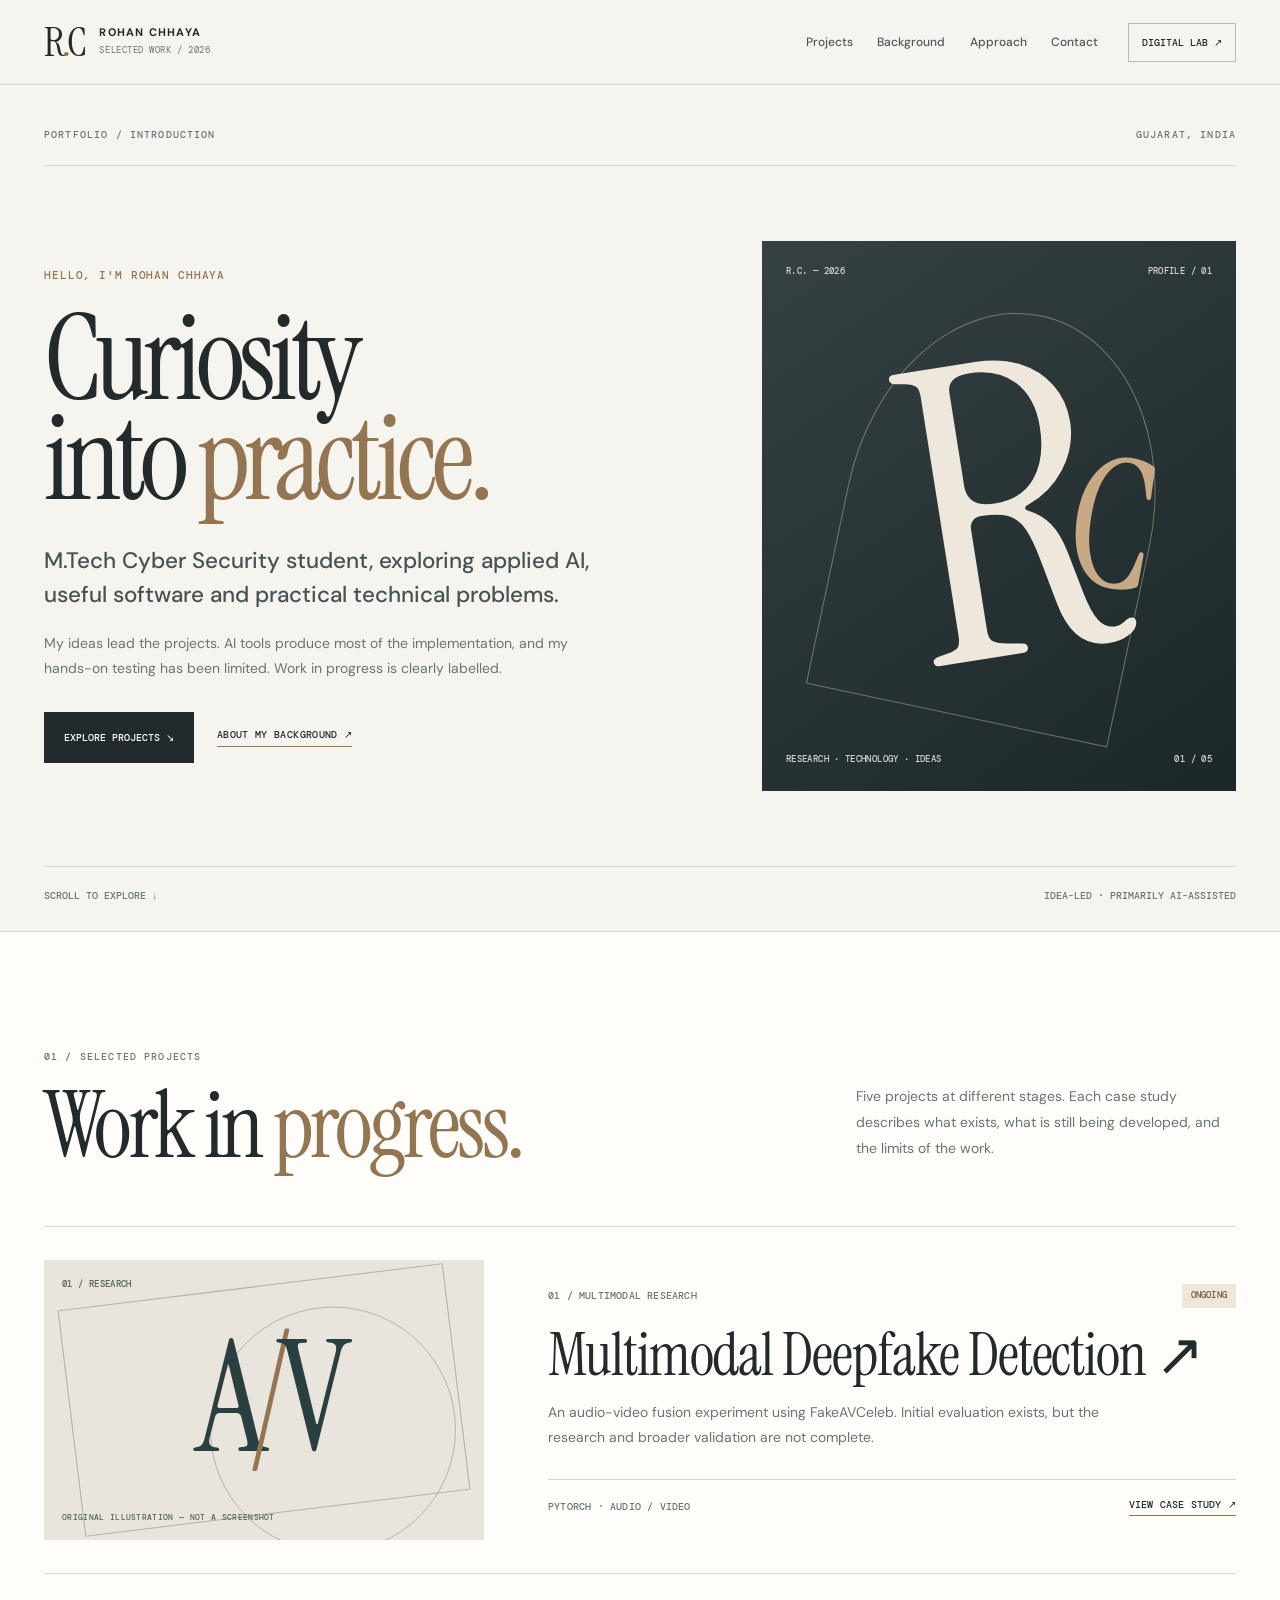
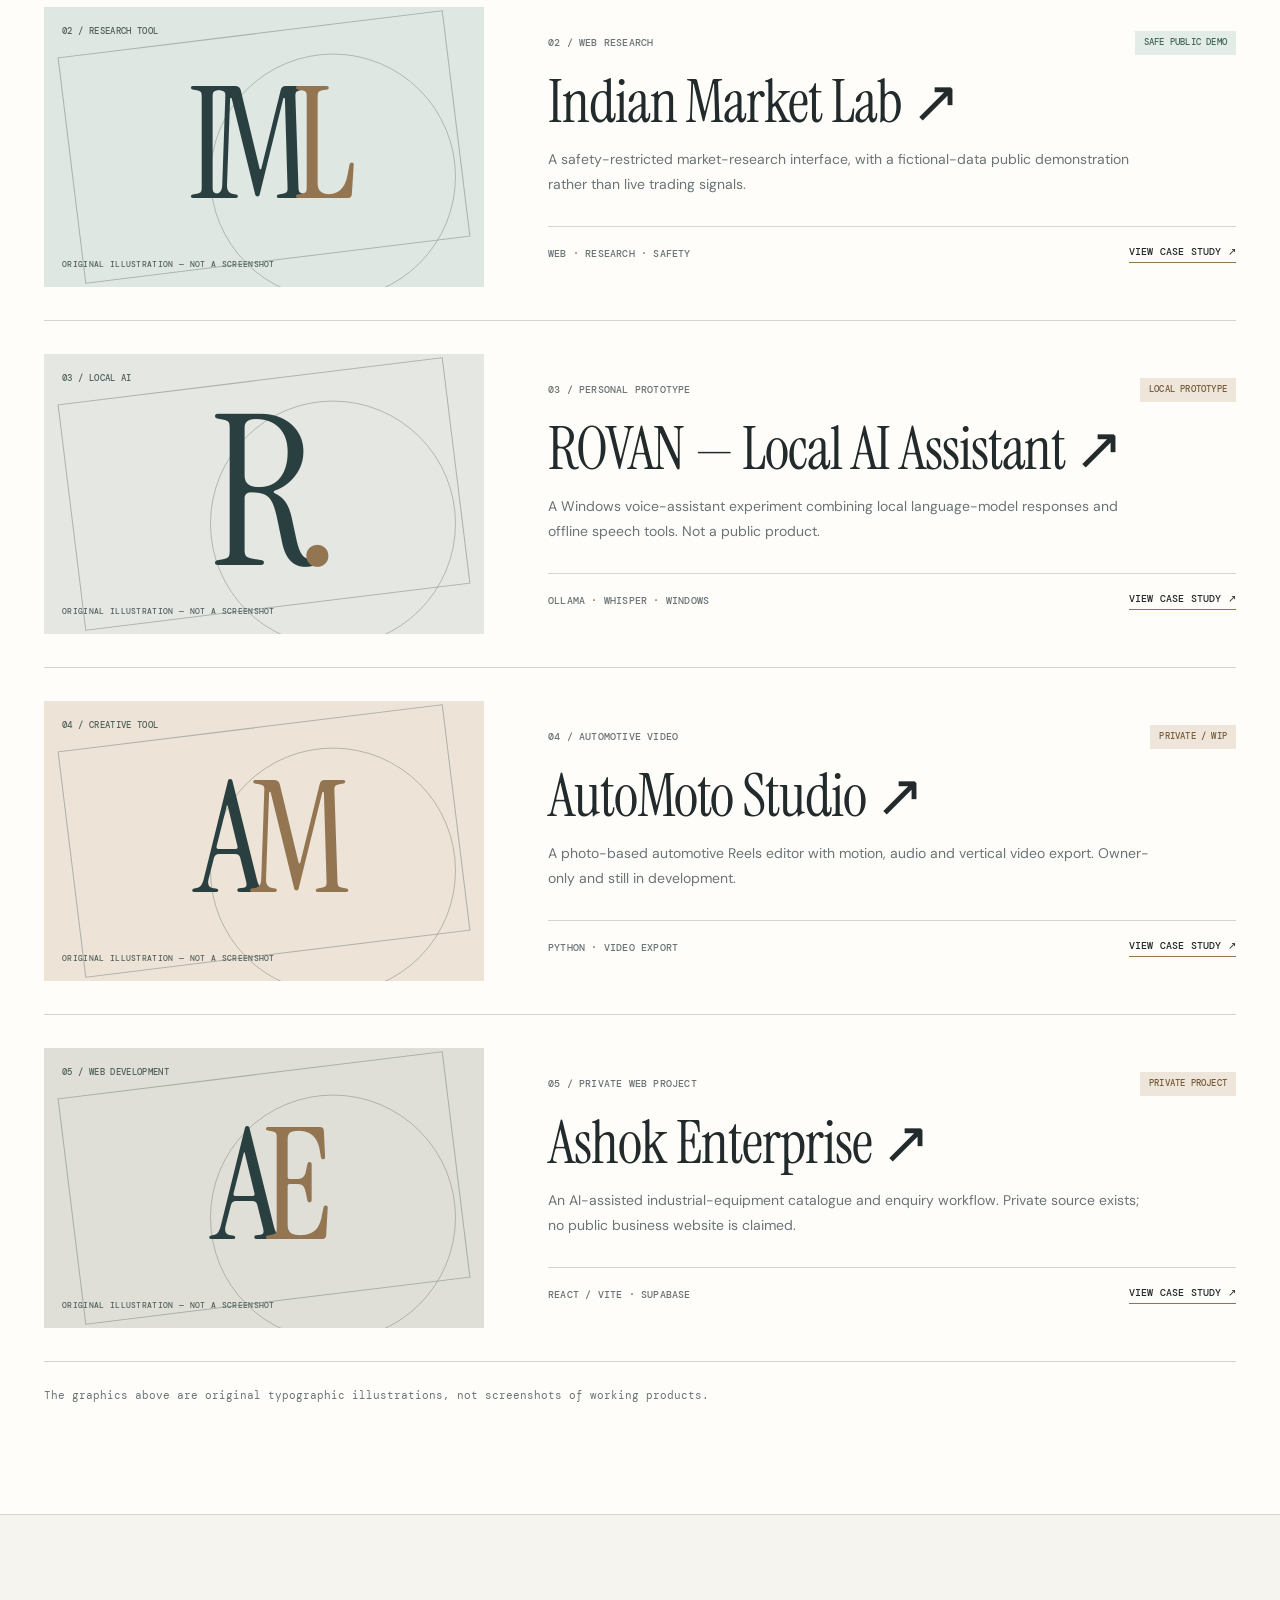
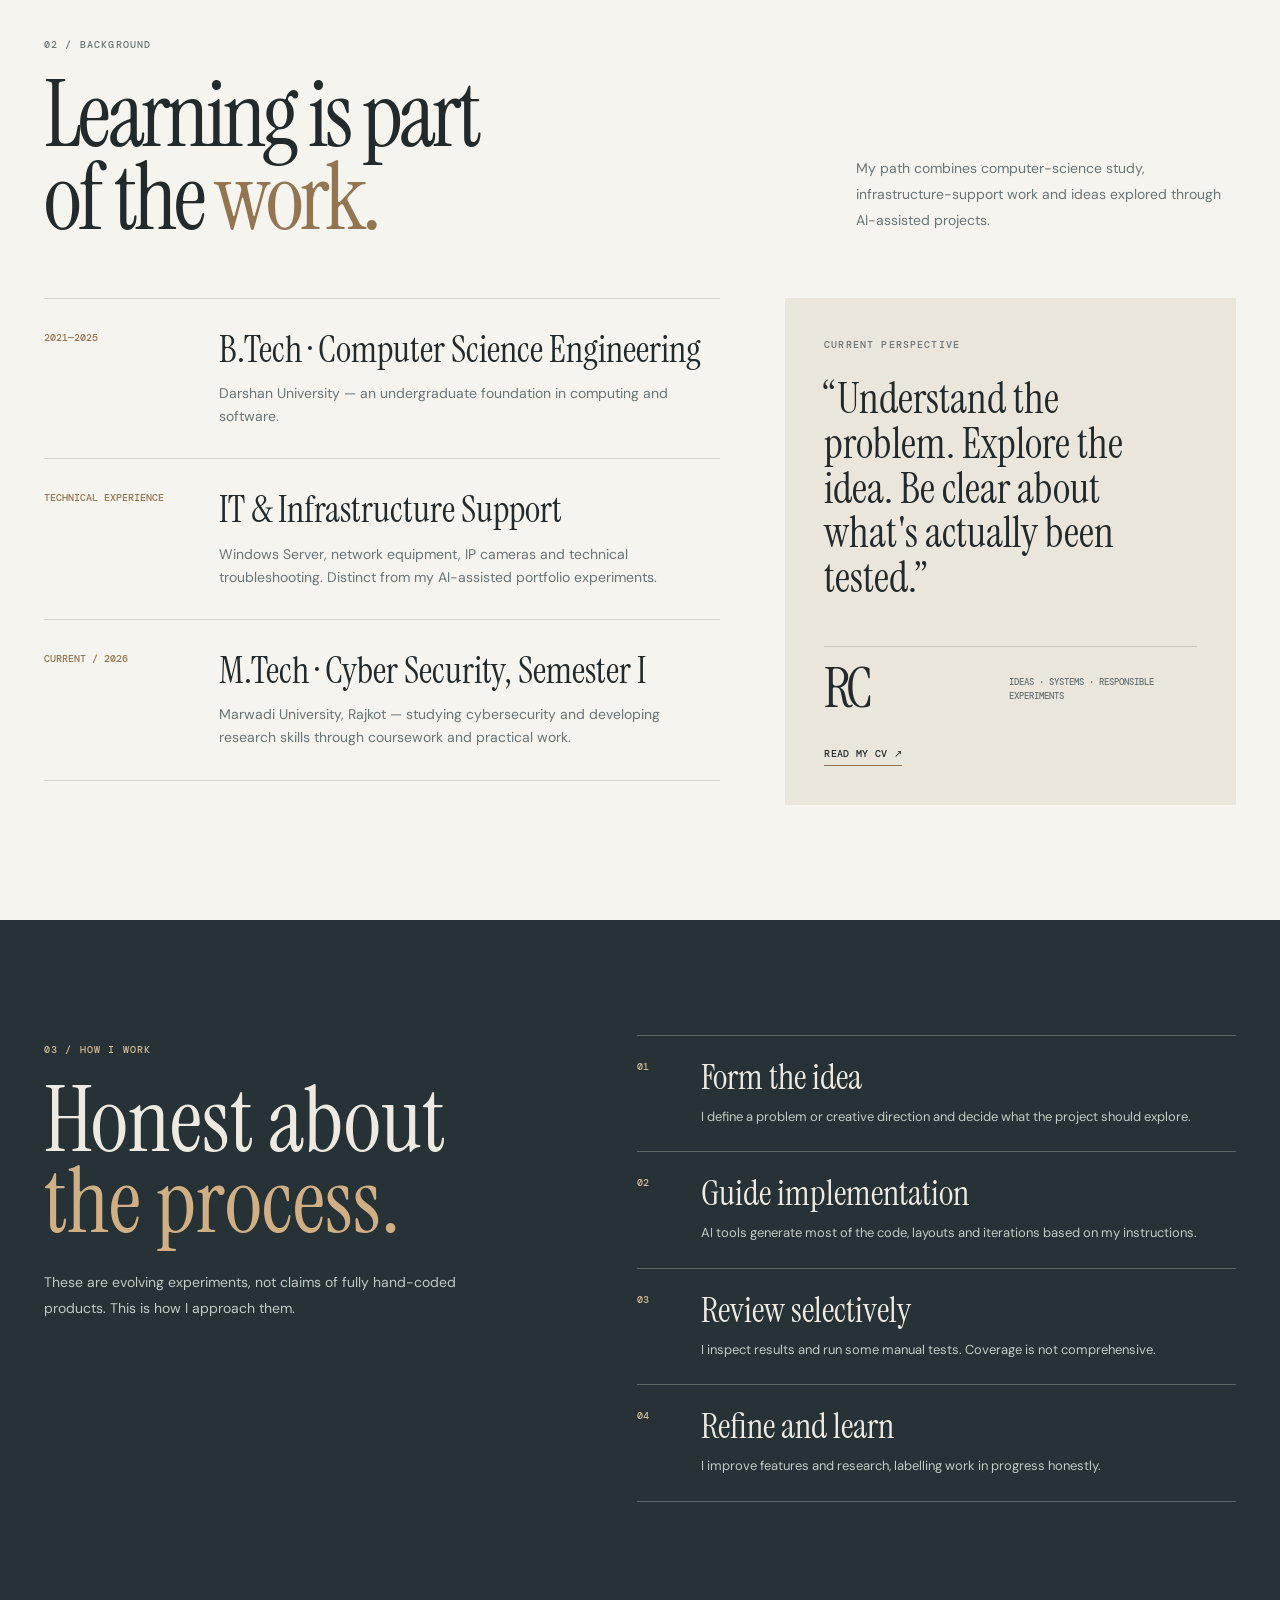
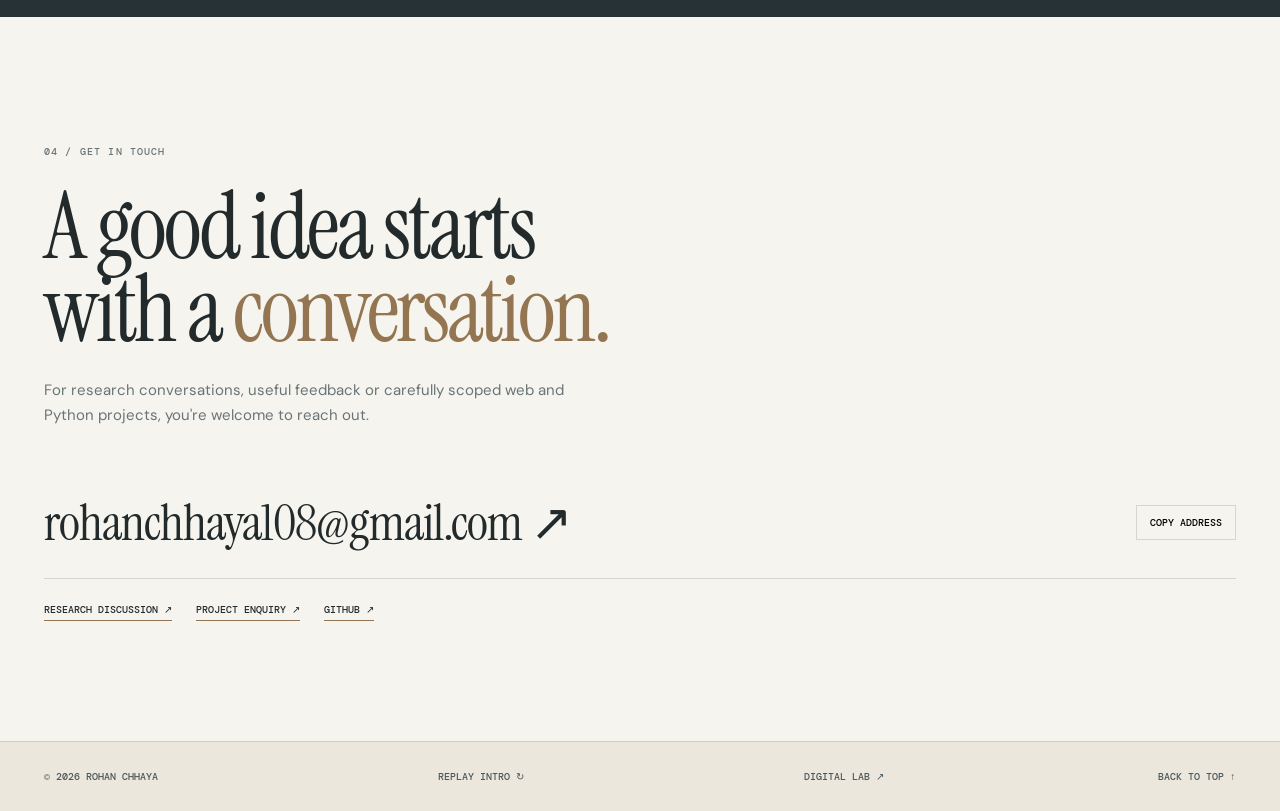
==== classic/index.html @ d553ae07 "feat: add standalone classic portfolio and five case studies without touching Digital Lab" ====
<!doctype html>
<html lang="en">
<head>
<meta charset="utf-8">
<meta name="viewport" content="width=device-width,initial-scale=1">
<meta name="theme-color" content="#f6f4ee">
<meta name="color-scheme" content="light">
<meta name="description" content="Rohan Chhaya — M.Tech Cyber Security student at Marwadi University. A classic portfolio of ongoing research, AI-assisted projects and technical experience.">
<meta property="og:type" content="website">
<meta property="og:title" content="Rohan Chhaya — Selected Work">
<meta property="og:description" content="Ideas, practical experiments and technical projects, presented with honest development statuses.">
<link rel="canonical" href="https://xyzabc8108-prog.github.io/rohan-portfolio-2026/classic/">
<title>Rohan Chhaya — Selected Work | Classic Portfolio</title>
<link rel="icon" href="../favicon.svg" type="image/svg+xml">
<link rel="preconnect" href="https://fonts.googleapis.com"><link rel="preconnect" href="https://fonts.gstatic.com" crossorigin>
<link href="https://fonts.googleapis.com/css2?family=DM+Sans:wght@400;500;600;700&family=DM+Mono:wght@400;500&family=Instrument+Serif:ital@0;1&display=swap" rel="stylesheet">
<link rel="stylesheet" href="classic.css">
<script>try{if(!matchMedia('(prefers-reduced-motion: reduce)').matches&&sessionStorage.getItem('rc-classic-seen')!=='1')document.documentElement.classList.add('intro-on')}catch(e){}</script>
<script src="classic.js" defer></script>
</head>
<body data-page="home">
<a class="skip-link" href="#main">Skip to content</a>
<div id="opening" class="opening" role="dialog" aria-modal="true" aria-label="Opening portfolio">
 <div class="opening-top"><span>RC / SELECTED WORK</span><span>PORTFOLIO · 2026</span></div>
 <div class="opening-center"><p>AN INTRODUCTION</p><span class="opening-monogram" aria-hidden="true">RC</span><h2>Rohan <em>Chhaya.</em></h2><span class="opening-caption">THOUGHTFUL IDEAS. PRACTICAL EXPERIMENTS.</span></div>
 <div class="opening-bottom"><span class="opening-progress" aria-hidden="true"><i></i></span><button class="opening-skip" type="button">SKIP INTRO ↗</button></div>
</div>
<div id="site" class="site">
<header class="site-header" id="top"><div class="header-inner wrap">
 <a class="wordmark" href="#top" aria-label="Rohan Chhaya home"><span class="wordmark-initials">R<span>.</span>C</span><span class="wordmark-name">ROHAN CHHAYA<small>SELECTED WORK / 2026</small></span></a>
 <nav class="site-nav" id="site-nav" aria-label="Main navigation"><a href="#work">Projects</a><a href="#background">Background</a><a href="#method">Approach</a><a href="#contact">Contact</a></nav>
 <div class="header-side"><a class="other-version" href="../" title="Open the existing Digital Lab portfolio">DIGITAL LAB ↗</a><button class="menu-button" type="button" aria-controls="site-nav" aria-expanded="false" aria-label="Open menu"><span></span><span></span></button></div>
</div></header>
<main id="main">
<section class="hero wrap" aria-labelledby="hero-title">
 <div class="hero-intro"><span class="eyebrow">PORTFOLIO / INTRODUCTION</span><span class="eyebrow">GUJARAT, INDIA</span></div>
 <div class="hero-columns">
  <div class="hero-copy">
   <p class="hero-kicker">HELLO, I'M ROHAN CHHAYA</p>
   <h1 id="hero-title">Curiosity<br>into <em>practice.</em></h1>
   <p class="hero-lead">M.Tech Cyber Security student, exploring applied AI, useful software and practical technical problems.</p>
   <p class="hero-honesty">My ideas lead the projects. AI tools produce most of the implementation, and my hands-on testing has been limited. Work in progress is clearly labelled.</p>
   <div class="hero-actions"><a class="button button-dark" href="#work">EXPLORE PROJECTS ↘</a><a class="text-link" href="#background">ABOUT MY BACKGROUND ↗</a></div>
  </div>
  <aside class="hero-art" aria-label="Decorative abstract typographic monogram, not a portrait"><div class="hero-art-top"><span>R.C. — 2026</span><span>PROFILE / 01</span></div><div class="hero-art-center" aria-hidden="true"><div class="hero-arch"></div><span>R</span><b>C</b></div><div class="hero-art-bottom"><span>RESEARCH · TECHNOLOGY · IDEAS</span><span>01 / 05</span></div></aside>
 </div>
 <div class="hero-foot"><span>SCROLL TO EXPLORE ↓</span><span>IDEA-LED · PRIMARILY AI-ASSISTED</span></div>
</section>
<section class="work-section" id="work" aria-labelledby="work-title"><div class="wrap">
 <div class="section-head"><div><span class="eyebrow">01 / SELECTED PROJECTS</span><h2 id="work-title">Work in <em>progress.</em></h2></div><p>Five projects at different stages. Each case study describes what exists, what is still being developed, and the limits of the work.</p></div>
 <div class="project-list">
  <article class="project-item">
   <a class="project-graphic graphic-deepfake" href="projects/deepfake.html" aria-label="Deepfake Detection case study"><span class="graphic-meta">01 / RESEARCH</span><span class="graphic-symbol">A<span>/</span>V</span><span class="graphic-base">ORIGINAL ILLUSTRATION — NOT A SCREENSHOT</span></a>
   <div class="project-info"><div class="project-top"><span>01 / MULTIMODAL RESEARCH</span><span class="state">ONGOING</span></div><h3><a href="projects/deepfake.html">Multimodal Deepfake Detection ↗</a></h3><p>An audio-video fusion experiment using FakeAVCeleb. Initial evaluation exists, but the research and broader validation are not complete.</p><div class="project-bottom"><span>PYTORCH · AUDIO / VIDEO</span><a href="projects/deepfake.html">VIEW CASE STUDY ↗</a></div></div>
  </article>
  <article class="project-item">
   <a class="project-graphic graphic-market" href="projects/market.html" aria-label="Indian Market Lab case study"><span class="graphic-meta">02 / RESEARCH TOOL</span><span class="graphic-symbol">IM<span>L</span></span><span class="graphic-base">ORIGINAL ILLUSTRATION — NOT A SCREENSHOT</span></a>
   <div class="project-info"><div class="project-top"><span>02 / WEB RESEARCH</span><span class="state state-muted">SAFE PUBLIC DEMO</span></div><h3><a href="projects/market.html">Indian Market Lab ↗</a></h3><p>A safety-restricted market-research interface, with a fictional-data public demonstration rather than live trading signals.</p><div class="project-bottom"><span>WEB · RESEARCH · SAFETY</span><a href="projects/market.html">VIEW CASE STUDY ↗</a></div></div>
  </article>
  <article class="project-item">
   <a class="project-graphic graphic-rovan" href="projects/rovan.html" aria-label="ROVAN case study"><span class="graphic-meta">03 / LOCAL AI</span><span class="graphic-symbol">R<span>.</span></span><span class="graphic-base">ORIGINAL ILLUSTRATION — NOT A SCREENSHOT</span></a>
   <div class="project-info"><div class="project-top"><span>03 / PERSONAL PROTOTYPE</span><span class="state">LOCAL PROTOTYPE</span></div><h3><a href="projects/rovan.html">ROVAN — Local AI Assistant ↗</a></h3><p>A Windows voice-assistant experiment combining local language-model responses and offline speech tools. Not a public product.</p><div class="project-bottom"><span>OLLAMA · WHISPER · WINDOWS</span><a href="projects/rovan.html">VIEW CASE STUDY ↗</a></div></div>
  </article>
  <article class="project-item">
   <a class="project-graphic graphic-automoto" href="projects/automoto.html" aria-label="AutoMoto Studio case study"><span class="graphic-meta">04 / CREATIVE TOOL</span><span class="graphic-symbol">A<span>M</span></span><span class="graphic-base">ORIGINAL ILLUSTRATION — NOT A SCREENSHOT</span></a>
   <div class="project-info"><div class="project-top"><span>04 / AUTOMOTIVE VIDEO</span><span class="state">PRIVATE / WIP</span></div><h3><a href="projects/automoto.html">AutoMoto Studio ↗</a></h3><p>A photo-based automotive Reels editor with motion, audio and vertical video export. Owner-only and still in development.</p><div class="project-bottom"><span>PYTHON · VIDEO EXPORT</span><a href="projects/automoto.html">VIEW CASE STUDY ↗</a></div></div>
  </article>
  <article class="project-item">
   <a class="project-graphic graphic-ashok" href="projects/ashok.html" aria-label="Ashok Enterprise case study"><span class="graphic-meta">05 / WEB DEVELOPMENT</span><span class="graphic-symbol">A<span>E</span></span><span class="graphic-base">ORIGINAL ILLUSTRATION — NOT A SCREENSHOT</span></a>
   <div class="project-info"><div class="project-top"><span>05 / PRIVATE WEB PROJECT</span><span class="state">PRIVATE PROJECT</span></div><h3><a href="projects/ashok.html">Ashok Enterprise ↗</a></h3><p>An AI-assisted industrial-equipment catalogue and enquiry workflow. Private source exists; no public business website is claimed.</p><div class="project-bottom"><span>REACT / VITE · SUPABASE</span><a href="projects/ashok.html">VIEW CASE STUDY ↗</a></div></div>
  </article>
 </div>
 <p class="work-caveat">The graphics above are original typographic illustrations, not screenshots of working products.</p>
</div></section>
<section class="background-section wrap" id="background" aria-labelledby="background-title">
 <div class="section-head"><div><span class="eyebrow">02 / BACKGROUND</span><h2 id="background-title">Learning is part<br>of the <em>work.</em></h2></div><p>My path combines computer-science study, infrastructure-support work and ideas explored through AI-assisted projects.</p></div>
 <div class="background-grid"><div class="timeline">
  <div class="timeline-entry"><span>2021—2025</span><div><h3>B.Tech · Computer Science Engineering</h3><p>Darshan University — an undergraduate foundation in computing and software.</p></div></div>
  <div class="timeline-entry"><span>TECHNICAL EXPERIENCE</span><div><h3>IT &amp; Infrastructure Support</h3><p>Windows Server, network equipment, IP cameras and technical troubleshooting. Distinct from my AI-assisted portfolio experiments.</p></div></div>
  <div class="timeline-entry"><span>CURRENT / 2026</span><div><h3>M.Tech · Cyber Security, Semester I</h3><p>Marwadi University, Rajkot — studying cybersecurity and developing research skills through coursework and practical work.</p></div></div>
 </div><div class="background-note"><span class="eyebrow">CURRENT PERSPECTIVE</span><p>“Understand the problem. Explore the idea. Be clear about what's actually been tested.”</p><div class="note-signature"><span>RC</span><small>IDEAS · SYSTEMS · RESPONSIBLE EXPERIMENTS</small></div><a class="text-link" href="../cv.html">READ MY CV ↗</a></div></div>
</section>
<section class="approach-section" id="method" aria-labelledby="approach-title"><div class="wrap approach-layout">
 <div><span class="eyebrow">03 / HOW I WORK</span><h2 id="approach-title">Honest about<br><em>the process.</em></h2><p>These are evolving experiments, not claims of fully hand-coded products. This is how I approach them.</p></div>
 <div class="approach-steps">
  <div><span>01</span><h3>Form the idea</h3><p>I define a problem or creative direction and decide what the project should explore.</p></div>
  <div><span>02</span><h3>Guide implementation</h3><p>AI tools generate most of the code, layouts and iterations based on my instructions.</p></div>
  <div><span>03</span><h3>Review selectively</h3><p>I inspect results and run some manual tests. Coverage is not comprehensive.</p></div>
  <div><span>04</span><h3>Refine and learn</h3><p>I improve features and research, labelling work in progress honestly.</p></div>
 </div>
</div></section>
<section class="contact-section wrap" id="contact" aria-labelledby="contact-title">
 <span class="eyebrow">04 / GET IN TOUCH</span><h2 id="contact-title">A good idea starts<br>with a <em>conversation.</em></h2>
 <p>For research conversations, useful feedback or carefully scoped web and Python projects, you're welcome to reach out.</p>
 <div class="contact-row"><a class="contact-email" href="mailto:rohanchhaya108@gmail.com">rohanchhaya108@gmail.com ↗</a><button type="button" class="copy-email">COPY ADDRESS</button></div>
 <div class="contact-links"><a href="mailto:rohanchhaya108@gmail.com?subject=Research%20Collaboration">RESEARCH DISCUSSION ↗</a><a href="mailto:rohanchhaya108@gmail.com?subject=Web%20or%20Python%20Project">PROJECT ENQUIRY ↗</a><a href="https://github.com/xyzabc8108-prog" target="_blank" rel="noopener noreferrer">GITHUB ↗</a></div><span class="copy-feedback" role="status" aria-live="polite"></span>
</section>
</main>
<footer class="footer"><div class="wrap footer-inner"><span>© <span class="year">2026</span> ROHAN CHHAYA</span><button class="replay-intro" type="button">REPLAY INTRO ↻</button><a href="../">DIGITAL LAB ↗</a><a href="#top">BACK TO TOP ↑</a></div></footer>
</div>
</body>
</html>
---- classic/classic.css ----
/* Classic: restrained editorial layout, no glow. Independent of Digital Lab. */
:root{--ivory:#f6f4ee;--paper:#fffdf9;--cream:#ebe6db;--ink:#222a2c;--muted:#697477;--line:#d8d5cc;--bronze:#947551;--slate:#354346;--serif:'Instrument Serif',Georgia,serif;--sans:'DM Sans',Arial,sans-serif;--mono:'DM Mono',monospace}
*,*::before,*::after{box-sizing:border-box}html{scroll-behavior:smooth;scroll-padding-top:92px}
body{margin:0;min-width:280px;background:var(--ivory);color:var(--ink);font:400 16px/1.65 var(--sans);-webkit-font-smoothing:antialiased;overflow-x:hidden}
body.is-locked{overflow:hidden}a{color:inherit;text-decoration:none}button{font:inherit;cursor:pointer}button,a{-webkit-tap-highlight-color:transparent}
button:focus-visible,a:focus-visible{outline:2px solid var(--bronze);outline-offset:4px}
::selection{background:#dcc8ac;color:#172426}.wrap{width:min(100% - 88px,1300px);margin-inline:auto}
.skip-link{position:fixed;top:-85px;left:20px;z-index:5000;background:#fff;padding:12px 18px}.skip-link:focus{top:20px}
.eyebrow{font:500 10px/1.55 var(--mono);letter-spacing:.115em;color:var(--muted);text-transform:uppercase}
.site-header{position:sticky;top:0;z-index:40;background:#f6f4eef2;border-bottom:1px solid var(--line);backdrop-filter:blur(14px)}
.header-inner{height:84px;display:flex;align-items:center;gap:30px}.wordmark{display:flex;align-items:center;gap:15px;flex-shrink:0}
.wordmark-initials{font:400 41px/.85 var(--serif);letter-spacing:-.07em}.wordmark-initials span{color:var(--bronze)}
.wordmark-name{font:700 11px/1.2 var(--sans);letter-spacing:.11em}.wordmark-name small{display:block;color:var(--muted);font:400 9px/1.5 var(--mono);letter-spacing:.06em;margin-top:5px}
.site-nav{display:flex;align-items:center;gap:clamp(12px,1.9vw,32px);margin-left:auto}
.site-nav a{font:500 12px/1.4 var(--sans);color:#4d595b;transition:color .2s}
.site-nav a:hover,.site-nav a:focus-visible{color:var(--bronze)}
.header-side{display:flex;align-items:center;gap:10px}.other-version{font:500 10px var(--mono);border:1px solid #bdbab1;white-space:nowrap;padding:12px 13px}
.other-version:hover{background:var(--ink);color:#fff}.menu-button{display:none;width:42px;height:42px;border:1px solid var(--line);background:none;flex-direction:column;gap:6px;align-items:center;justify-content:center}
.menu-button span{width:18px;height:1px;background:var(--ink)}
.hero{padding-top:42px}.hero-intro{display:flex;justify-content:space-between;gap:15px;border-bottom:1px solid var(--line);padding-bottom:22px}
.hero-columns{display:grid;grid-template-columns:minmax(0,1.15fr) minmax(335px,.85fr);align-items:center;gap:clamp(40px,6vw,95px);padding:75px 0}
.hero-kicker{font:500 11px var(--mono);letter-spacing:.08em;color:var(--bronze);margin:0 0 27px}
.hero h1{font:400 clamp(78px,9.4vw,150px)/.83 var(--serif);letter-spacing:-.05em;margin:0 0 35px}
.hero h1 em,.section-head h2 em,.approach-section h2 em,.contact-section h2 em,.case-hero h1 em{font-style:normal;color:var(--bronze)}
.hero-lead{font:500 clamp(17px,1.75vw,23px)/1.52 var(--sans);color:#465253;max-width:590px;margin:0 0 19px}
.hero-honesty{font-size:14px;color:var(--muted);line-height:1.8;max-width:550px;margin:0 0 31px}
.hero-actions{display:flex;gap:23px;align-items:center;flex-wrap:wrap}
.button{display:inline-flex;align-items:center;justify-content:space-between;gap:27px;min-height:51px;padding:12px 20px;font:500 10px var(--mono)}
.button-dark{background:var(--ink);color:#fff;transition:background .2s}.button-dark:hover{background:#50615b}
.text-link{display:inline-flex;align-items:center;gap:10px;font:500 10px var(--mono);border-bottom:1px solid var(--bronze);padding-bottom:5px;letter-spacing:.035em}
.text-link:hover{color:var(--bronze)}
.hero-art{min-height:550px;position:relative;background:linear-gradient(145deg,#374143,#263133 60%,#1b2729);color:#edeae3;padding:24px;display:flex;flex-direction:column;justify-content:space-between;overflow:hidden}
.hero-art-top,.hero-art-bottom{display:flex;justify-content:space-between;gap:10px;font:500 9px/1.5 var(--mono);letter-spacing:.04em;position:relative;z-index:2;color:#d7d6d0}
.hero-art-center{position:absolute;inset:55px 0;display:grid;place-items:center}
.hero-art-center>span{font:400 clamp(210px,32vw,470px)/.8 var(--serif);color:#eee8dc;letter-spacing:-.13em;transform:rotate(-9deg) translateX(-11%)}
.hero-art-center>b{position:absolute;right:17%;top:32%;font:400 clamp(95px,14vw,205px)/1 var(--serif);color:#c7a984;transform:rotate(9deg)}
.hero-arch{position:absolute;border:1px solid #b8b09f88;width:65%;height:93%;border-radius:50% 50% 0 0;transform:rotate(12deg)}
.hero-foot{display:flex;justify-content:space-between;gap:20px;border-top:1px solid var(--line);padding:22px 0 29px;color:var(--muted);font:500 10px var(--mono)}
.work-section{background:var(--paper);border-top:1px solid var(--line);border-bottom:1px solid var(--line);padding:110px 0}
.section-head{display:flex;justify-content:space-between;align-items:end;gap:45px;margin-bottom:58px}
.section-head h2{font:400 clamp(59px,7.2vw,106px)/.9 var(--serif);letter-spacing:-.04em;margin:17px 0 0}
.section-head>p{color:var(--muted);max-width:380px;font-size:14px;line-height:1.85;margin:0 0 6px}
.project-list{border-top:1px solid var(--line)}
.project-item{display:grid;grid-template-columns:minmax(240px,.78fr) minmax(0,1.22fr);align-items:center;gap:clamp(30px,5vw,85px);padding:33px 0;border-bottom:1px solid var(--line)}
.project-graphic{position:relative;overflow:hidden;min-height:280px;display:flex;align-items:center;justify-content:center;transition:filter .25s}
.project-graphic:hover{filter:brightness(.95)}
.graphic-deepfake{background:#e9e4dc}.graphic-market{background:#dfe7e2}.graphic-rovan{background:#e5e7e3}.graphic-automoto{background:#ede3d7}.graphic-ashok{background:#dfdfd7}
.project-graphic::before{content:"";position:absolute;inset:26px;border:1px solid #64737175;transform:rotate(-7deg)}
.project-graphic::after{content:"";position:absolute;width:56%;aspect-ratio:1;border:1px solid #8891888f;border-radius:50%;transform:translate(28%,12%)}
.graphic-meta,.graphic-base{position:absolute;left:18px;right:18px;z-index:2;color:#53635f;font:500 9px/1.5 var(--mono);letter-spacing:.04em}
.graphic-meta{top:18px}.graphic-base{bottom:17px;font-size:8px}
.graphic-symbol{font:400 clamp(100px,12vw,185px)/1 var(--serif);letter-spacing:-.11em;z-index:1;color:#2a4040}
.graphic-symbol span{color:var(--bronze)}.graphic-rovan .graphic-symbol{font-size:210px}
.project-top,.project-bottom{display:flex;align-items:center;justify-content:space-between;gap:16px;font:500 10px/1.5 var(--mono);color:var(--muted);letter-spacing:.02em}
.project-top{margin-bottom:19px}.state{background:#eee6db;color:#775b3b;font:500 9px/1.3 var(--mono);padding:6px 9px;white-space:nowrap}
.state-muted{background:#e4ece7;color:#42685c}
.project-info h3{font:400 clamp(42px,4.6vw,68px)/.96 var(--serif);margin:0 0 17px;letter-spacing:-.018em}
.project-info h3 a:hover{color:var(--bronze)}
.project-info>p{color:var(--muted);font-size:14px;line-height:1.8;margin:0 0 28px;max-width:605px}
.project-bottom{border-top:1px solid var(--line);padding-top:17px;flex-wrap:wrap}
.project-bottom a{color:var(--ink);border-bottom:1px solid var(--bronze);padding-bottom:3px}.project-bottom a:hover{color:var(--bronze)}
.work-caveat{font:400 11px/1.6 var(--mono);color:var(--muted);margin:25px 0 0}
.background-section{padding-block:115px}.background-grid{display:grid;grid-template-columns:minmax(0,1.2fr) minmax(300px,.8fr);gap:65px}
.timeline{border-top:1px solid var(--line)}.timeline-entry{display:grid;grid-template-columns:145px minmax(0,1fr);gap:30px;padding:30px 0;border-bottom:1px solid var(--line)}
.timeline-entry>span{font:500 10px/1.7 var(--mono);color:var(--bronze)}
.timeline-entry h3{font:400 clamp(25px,3vw,37px)/1.12 var(--serif);margin:0 0 12px}
.timeline-entry p{color:var(--muted);font-size:14px;margin:0}
.background-note{background:var(--cream);padding:39px;display:flex;flex-direction:column;align-items:start}
.background-note>p{font:400 clamp(33px,3.3vw,46px)/1.06 var(--serif);margin:25px 0 45px}
.note-signature{border-top:1px solid #cac5ba;padding-top:19px;margin-top:auto;margin-bottom:34px;width:100%;display:flex;justify-content:space-between;align-items:center;gap:10px}
.note-signature>span{font:400 55px/.85 var(--serif);letter-spacing:-.1em}
.note-signature small{max-width:188px;color:var(--muted);font:500 9px/1.6 var(--mono)}
.approach-section{background:#263235;color:#eeeae1;padding:115px 0}
.approach-section .eyebrow{color:#d6b995}.approach-layout{display:grid;grid-template-columns:minmax(0,.9fr) minmax(0,1.1fr);gap:clamp(55px,8vw,125px)}
.approach-section h2{font:400 clamp(60px,7vw,106px)/.9 var(--serif);margin:20px 0 28px}
.approach-section h2 em{color:#d0af85}
.approach-layout>div:first-child>p:last-child{max-width:430px;font-size:14px;color:#c1c9c5;line-height:1.85}
.approach-steps>div{display:grid;grid-template-columns:44px minmax(0,1fr);gap:11px 20px;padding:24px 0;border-top:1px solid #5d6866}
.approach-steps>div:last-child{border-bottom:1px solid #5d6866}
.approach-steps>div>span{font:500 10px var(--mono);color:#d6b995}
.approach-steps h3{font:400 35px/1 var(--serif);margin:0}.approach-steps p{grid-column:2;margin:0;color:#c2cac6;font-size:13px}
.contact-section{padding-block:120px}
.contact-section h2{font:400 clamp(61px,7.2vw,117px)/.9 var(--serif);letter-spacing:-.035em;margin:23px 0 26px}
.contact-section>p{max-width:565px;color:var(--muted);font-size:15px;margin:0 0 50px}
.contact-row{display:flex;align-items:center;justify-content:space-between;gap:20px;padding:20px 0 30px;border-bottom:1px solid var(--line)}
.contact-email{font:400 clamp(28px,4vw,58px)/1 var(--serif);overflow-wrap:anywhere;letter-spacing:-.02em}
.copy-email{border:1px solid var(--line);background:none;padding:10px 13px;font:500 10px var(--mono);white-space:nowrap}.copy-email:hover{background:var(--ink);color:white}
.contact-links{display:flex;flex-wrap:wrap;gap:24px;margin-top:24px}
.contact-links a{font:500 10px var(--mono);border-bottom:1px solid var(--bronze);padding-bottom:4px}
.copy-feedback{color:var(--green);font:500 10px var(--mono)}
.footer{background:#ebe7dd;border-top:1px solid #d0ccc3}.footer-inner{display:flex;align-items:center;justify-content:space-between;gap:20px;flex-wrap:wrap;padding-block:27px;font:500 10px var(--mono);color:#4b5759}
.replay-intro{border:0;background:transparent;color:inherit;font:inherit}.replay-intro:hover,.footer a:hover{color:var(--bronze)}
/* Cinematic shutter-style intro. A five-second experience, fully skippable. */
.opening{display:none}
html.intro-on .opening{position:fixed;inset:0;display:grid;grid-template-rows:auto 1fr auto;z-index:3000;background:#263235;color:#f3eee6;padding:clamp(26px,4.7vw,72px);overflow:hidden;animation:opening-leave .88s cubic-bezier(.75,0,.2,1) 3.95s both}
.opening::before{content:"";position:absolute;inset:0;background:linear-gradient(90deg,transparent 49.94%,#d9c5aa33 50%,transparent 50.06%);pointer-events:none}
.opening-top{display:flex;justify-content:space-between;gap:20px;font:500 11px var(--mono);letter-spacing:.1em;color:#d6d3cb;z-index:1;opacity:0;animation:opening-fade .75s .2s forwards}
.opening-center{align-self:center;text-align:center;z-index:1}
.opening-center>p{font:500 10px var(--mono);color:#c7d0c9;letter-spacing:.18em;margin:0 0 20px;opacity:0;animation:opening-fade .8s .8s forwards}
.opening-monogram{position:absolute;left:50%;top:50%;transform:translate(-50%,-54%) rotate(-14deg);font:400 min(41vw,555px)/1 var(--serif);letter-spacing:-.15em;color:transparent;-webkit-text-stroke:1px #f2d6ab65;opacity:0;animation:opening-fade 1.6s .4s forwards;pointer-events:none;white-space:nowrap}
.opening-center h2{position:relative;font:400 clamp(62px,11.5vw,177px)/.9 var(--serif);letter-spacing:-.05em;margin:0 0 27px;opacity:0;transform:translateY(32px);animation:opening-rise 1.1s 1.25s cubic-bezier(.19,.72,.24,1) forwards}
.opening-center h2 em{color:#d6b58d;font-weight:400}
.opening-caption{position:relative;display:block;font:500 10px var(--mono);letter-spacing:.1em;color:#e4ddd2;opacity:0;animation:opening-fade .85s 2.45s forwards}
.opening-bottom{display:flex;align-items:center;justify-content:space-between;gap:30px;z-index:1}
.opening-progress{height:2px;max-width:470px;flex:1;background:#75807a;overflow:hidden}
.opening-progress i{display:block;width:100%;height:100%;background:#d5b58b;transform:scaleX(0);transform-origin:left;animation:opening-load 3.85s linear forwards}
.opening-skip{border:1px solid #a4aaa2;background:transparent;color:#f4f1e8;font:500 10px var(--mono);letter-spacing:.04em;padding:12px 15px}
.opening-skip:hover,.opening-skip:focus-visible{background:#f4f1e8;color:#263235}
html.intro-on .opening.is-skipping{animation:opening-leave .42s cubic-bezier(.75,0,.2,1) both}
@keyframes opening-fade{to{opacity:1}}@keyframes opening-rise{to{opacity:1;transform:translateY(0)}}@keyframes opening-load{to{transform:scaleX(1)}}
@keyframes opening-leave{0%{clip-path:inset(0 0 0 0);visibility:visible}99%{visibility:visible}100%{clip-path:inset(0 0 100% 0);visibility:hidden}}
/* Standalone project case pages */
.case-back{display:inline-block;margin-top:30px;font:500 10px var(--mono);color:var(--muted)}
.case-back:hover{color:var(--bronze)}
.case-hero{padding:65px 0 86px;display:grid;grid-template-columns:minmax(0,1.16fr) minmax(270px,.84fr);gap:58px;align-items:center}
.case-hero h1{font:400 clamp(77px,8vw,128px)/.87 var(--serif);letter-spacing:-.05em;margin:24px 0 31px}
.case-lead{font:400 clamp(17px,1.8vw,23px)/1.55 var(--sans);color:#465252;max-width:650px;margin:0 0 22px}
.case-meta{display:flex;gap:9px;flex-wrap:wrap}.case-meta span{font:500 10px var(--mono);color:var(--muted);border:1px solid var(--line);padding:9px 12px}
.case-poster{min-height:385px;background:#e8e4da;position:relative;overflow:hidden;display:flex;flex-direction:column;justify-content:space-between;align-items:center;padding:23px}
.case-poster::before{content:"";position:absolute;inset:15%;border:1px solid #a2a99e;transform:rotate(13deg)}
.case-poster-top,.case-poster-bottom{display:flex;justify-content:space-between;gap:11px;width:100%;z-index:1;color:#65716b;font:500 9px var(--mono)}
.case-poster-main{font:400 clamp(125px,19vw,280px)/.8 var(--serif);color:#344943;letter-spacing:-.13em;z-index:1}
.case-status{background:#eee9df;border-left:3px solid var(--bronze);padding:19px 24px;font-size:14px;color:#475152;margin-bottom:78px}
.case-layout{display:grid;grid-template-columns:190px minmax(0,1fr);gap:75px;padding-bottom:110px}
.case-aside{position:sticky;top:115px;align-self:start;border-top:1px solid var(--line);padding-top:22px}
.case-aside h2{font:500 10px var(--mono);color:var(--muted);letter-spacing:.07em;margin:0 0 18px}
.case-aside a{display:block;padding:10px 0;font:500 10px var(--mono);color:#495454}
.case-aside a:hover{color:var(--bronze)}
.case-section{border-top:1px solid var(--line);padding:31px 0 55px;max-width:890px}
.case-section h2{font:400 clamp(40px,4.4vw,62px)/1 var(--serif);margin:9px 0 22px}
.case-section p{color:var(--muted);margin:0 0 17px;max-width:750px}
.case-section ul{margin:0;padding-left:22px;color:var(--muted)}.case-section li{padding-bottom:10px}
.case-note{background:#ebe6dc;border-left:3px solid #aa926f;color:#495453;padding:20px 22px;font-size:13px;margin-top:23px}
.case-note strong{display:block;font:500 10px var(--mono);color:var(--bronze);margin-bottom:7px}
.case-links{display:flex;gap:12px;flex-wrap:wrap;margin-top:25px}
.case-links a{padding:12px 14px;border:1px solid #b4afa5;font:500 10px var(--mono)}
.case-links a:hover{background:var(--ink);color:#fff}
.case-more{border-top:1px solid var(--line);padding:33px 0 85px;display:flex;align-items:start;justify-content:space-between;gap:30px}
.case-more a{font:500 11px var(--mono);color:var(--bronze)}
@media(max-width:1150px){.wrap{width:min(100% - 56px,1300px)}.site-nav{gap:17px}.hero-columns{gap:40px}.hero-art{min-height:480px}.hero h1{font-size:clamp(72px,9vw,121px)}}
@media(max-width:920px){.header-inner{height:74px}.site-nav{display:none;position:absolute;top:74px;left:0;right:0;background:var(--paper);border-bottom:1px solid var(--line);margin:0;padding:18px 28px;flex-direction:column;gap:0;box-shadow:0 20px 26px #0001}.site-nav.is-open{display:flex}.site-nav a{padding:13px 0;border-bottom:1px solid var(--line)}.header-side{margin-left:auto}.menu-button{display:flex}.hero-columns{grid-template-columns:1fr;gap:42px;padding-block:55px}.hero h1{font-size:clamp(86px,11vw,135px)}.hero-art{max-width:680px;min-height:460px}.background-grid,.approach-layout{grid-template-columns:1fr;gap:42px}.case-hero{gap:33px}.case-layout{gap:36px}}
@media(max-width:650px){.wrap{width:min(100% - 38px,1300px)}.header-inner{gap:13px}.wordmark-initials{font-size:34px}.wordmark-name{font-size:9px}.other-version{font-size:9px;padding:9px}.hero-intro>span:last-child{display:none}.hero h1{font-size:clamp(75px,15.1vw,115px);margin-bottom:28px}.hero-art{min-height:350px}.hero-art-center>span{font-size:240px}.hero-art-center>b{font-size:118px}.hero-lead{font-size:17px}.hero-foot span:last-child{display:none}.work-section,.background-section,.approach-section{padding-block:75px}.section-head{display:block;margin-bottom:30px}.section-head h2{font-size:61px;margin-bottom:17px}.project-item{grid-template-columns:1fr;gap:20px;padding:25px 0}.project-graphic{min-height:260px}.graphic-symbol{font-size:155px}.project-top{gap:10px}.project-info h3{font-size:47px}.project-bottom{gap:13px}.timeline-entry{grid-template-columns:1fr;gap:9px}.background-note{padding:28px}.approach-section h2{font-size:69px}.contact-section{padding-block:88px}.contact-section h2{font-size:68px}.contact-row{flex-direction:column;align-items:start;gap:16px}.contact-email{font-size:clamp(29px,8vw,42px)}.contact-links{gap:17px}.opening-top>span:last-child{display:none}.opening-center h2{font-size:clamp(56px,14vw,100px)}.opening-monogram{font-size:55vw}.opening-caption{font-size:9px}.case-hero{grid-template-columns:1fr;padding:48px 0}.case-hero h1{font-size:clamp(63px,13vw,94px)}.case-poster{min-height:300px}.case-poster-main{font-size:180px}.case-layout{grid-template-columns:1fr;padding-bottom:70px}.case-aside{position:static;display:flex;gap:15px;flex-wrap:wrap;padding-top:14px}.case-aside h2{width:100%;margin:0}.case-aside a{padding:3px 0}.case-section{padding-bottom:35px}.case-more{padding-bottom:50px}}
@media(max-width:360px){.wordmark-name{display:none}.hero h1{font-size:15vw}.project-info h3{font-size:43px}}
@media(prefers-reduced-motion:reduce){html{scroll-behavior:auto}*,*::before,*::after{animation:none!important;transition:none!important}html.intro-on .opening{display:none!important}.hero-art-center>span{transform:none}}
@media print{.opening,.menu-button,.replay-intro,.footer,.site-nav{display:none!important}body{background:white}.hero-columns,.case-hero{display:block}.hero-art,.case-poster{display:none}}
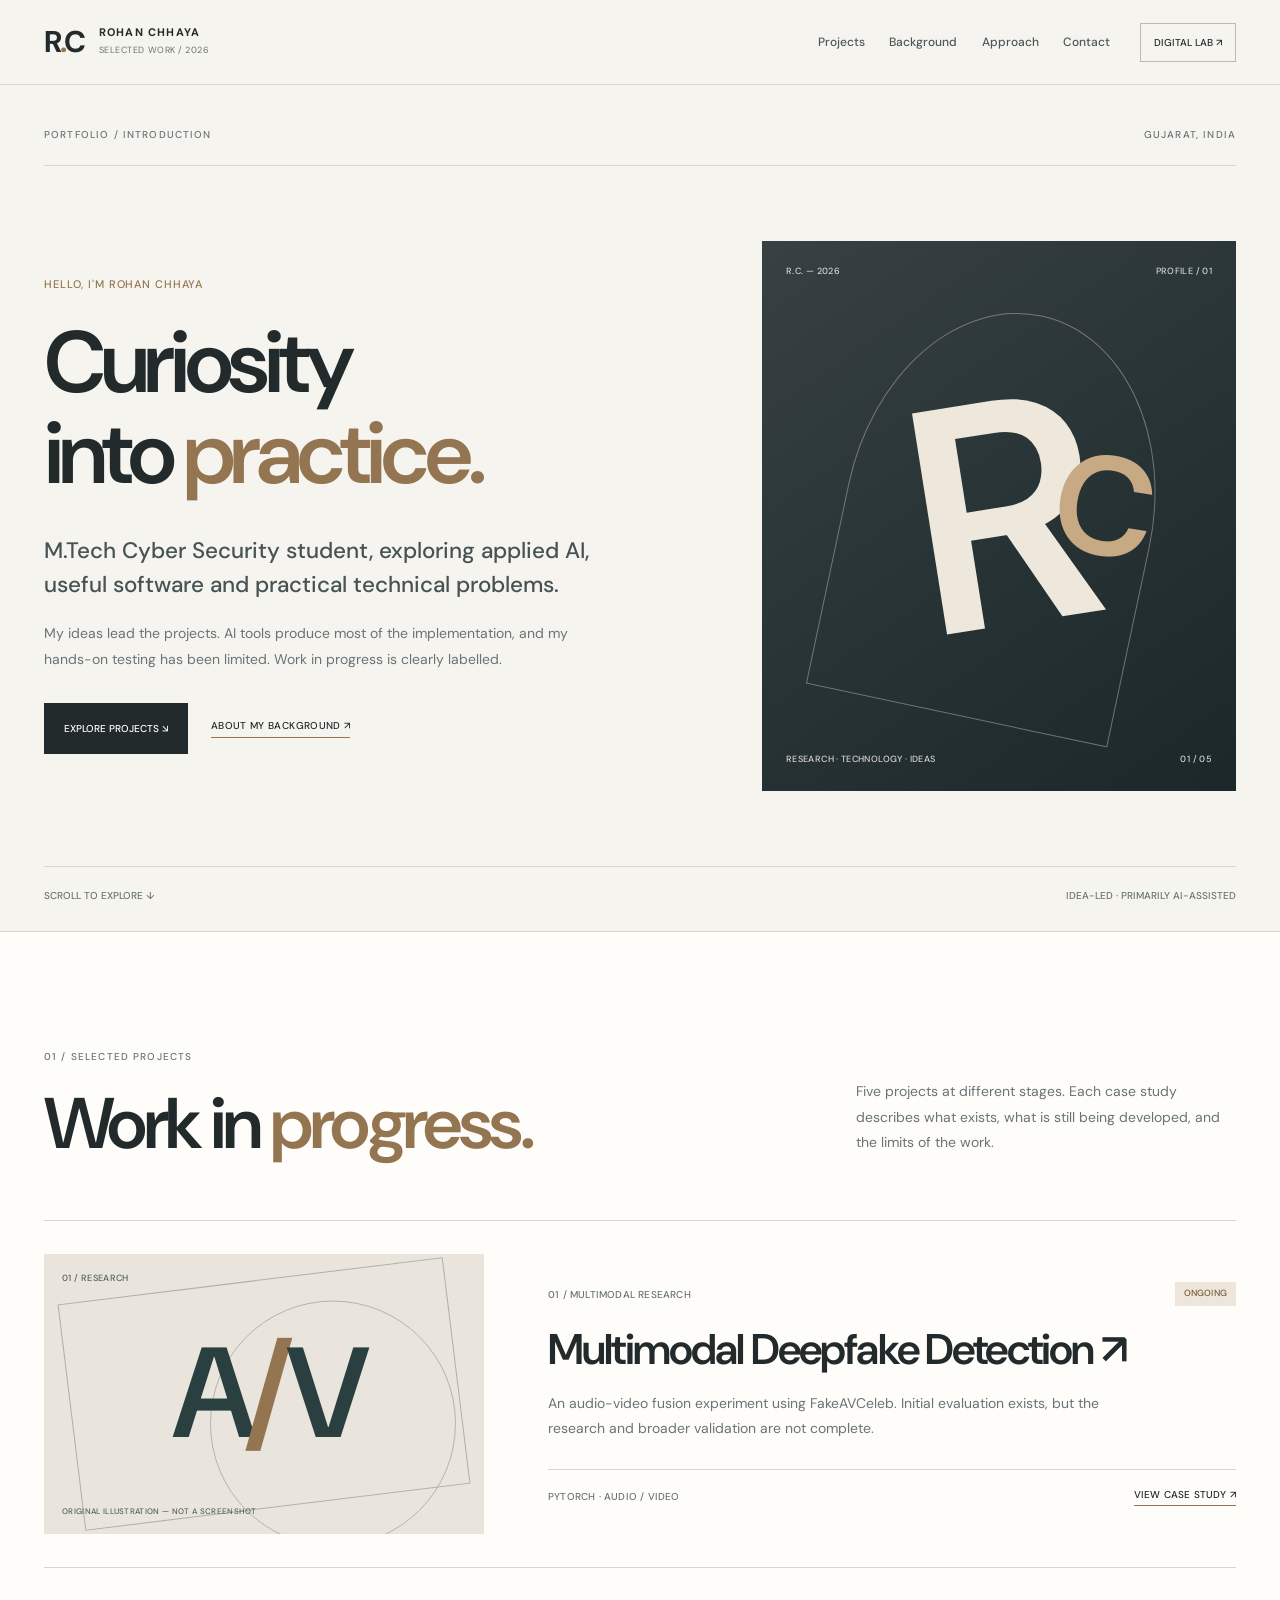
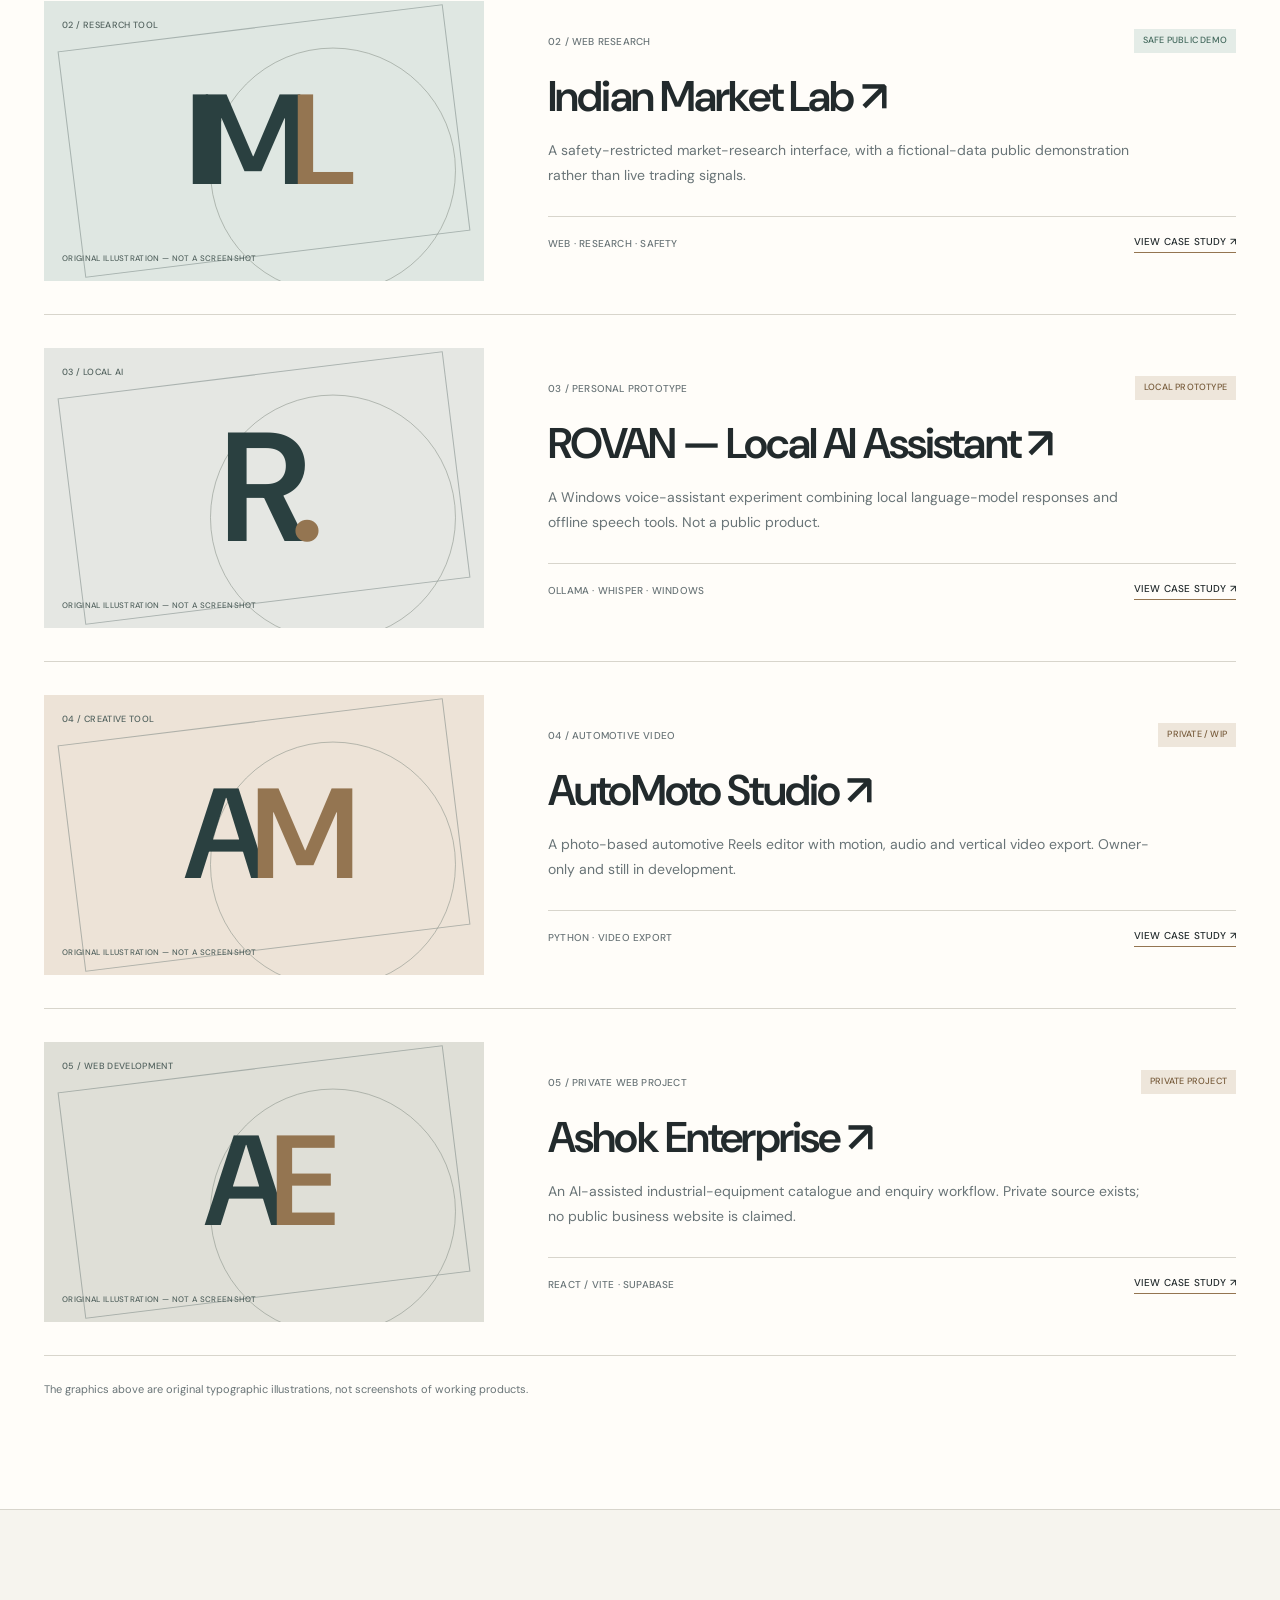
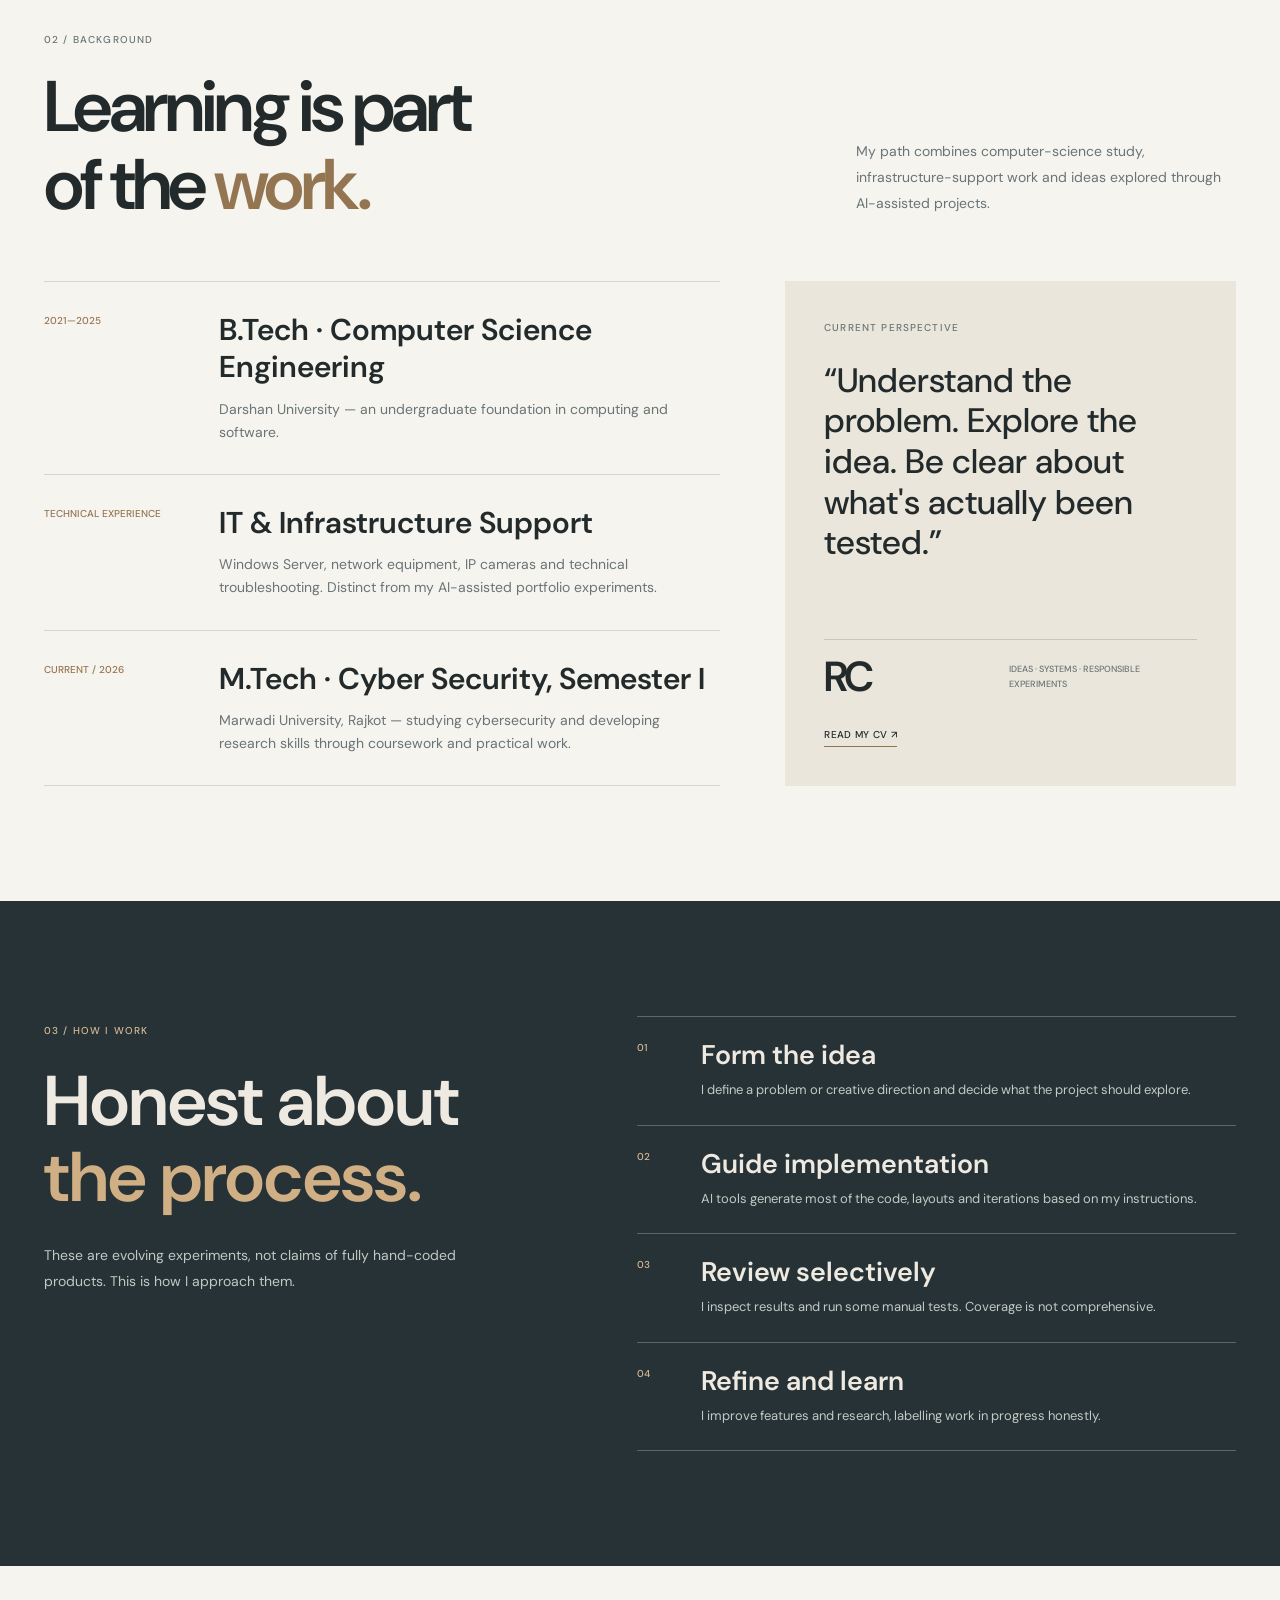
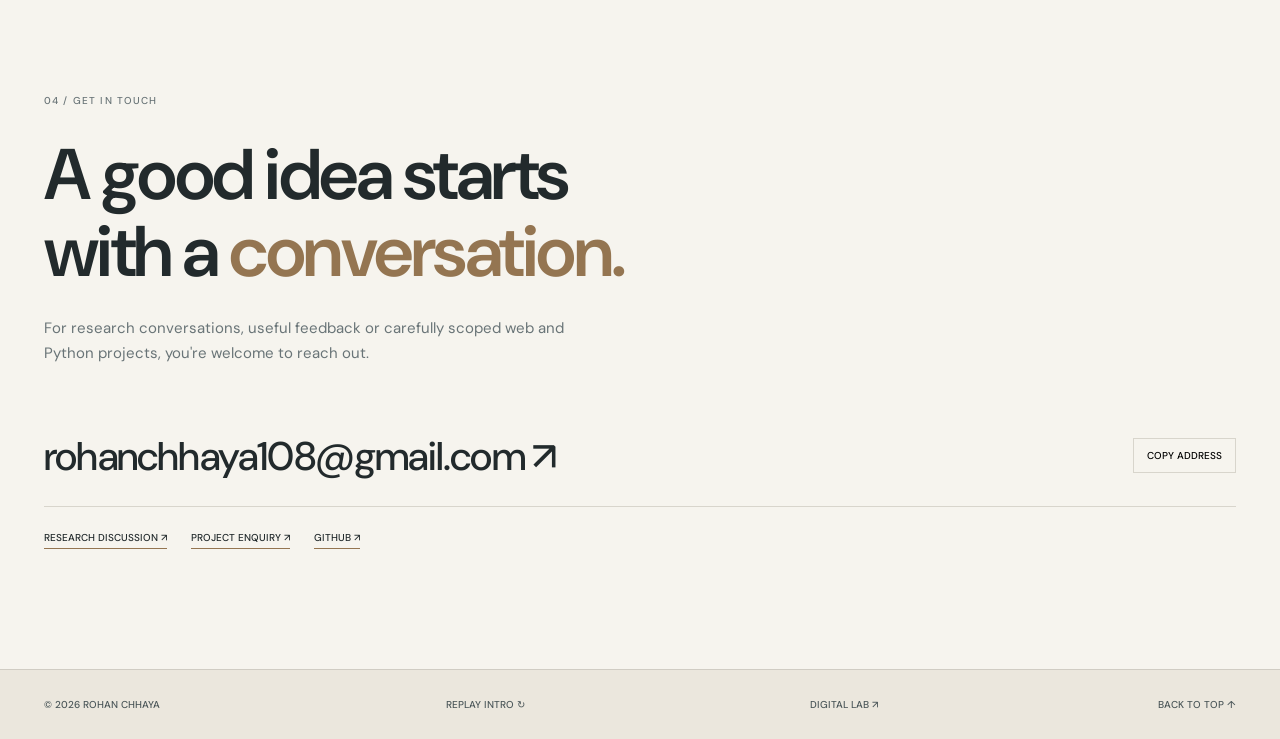
==== commit 0458a6f0: "style(classic): remove unused decorative font downloads" ====
--- a/classic/index.html
+++ b/classic/index.html
@@ -13,7 +13,7 @@
 <title>Rohan Chhaya — Selected Work | Classic Portfolio</title>
 <link rel="icon" href="../favicon.svg" type="image/svg+xml">
 <link rel="preconnect" href="https://fonts.googleapis.com"><link rel="preconnect" href="https://fonts.gstatic.com" crossorigin>
-<link href="https://fonts.googleapis.com/css2?family=DM+Sans:wght@400;500;600;700&family=DM+Mono:wght@400;500&family=Instrument+Serif:ital@0;1&display=swap" rel="stylesheet">
+<link href="https://fonts.googleapis.com/css2?family=DM+Sans:wght@400;500;600;700&display=swap" rel="stylesheet">
 <link rel="stylesheet" href="classic.css">
 <script>try{if(!matchMedia('(prefers-reduced-motion: reduce)').matches&&sessionStorage.getItem('rc-classic-seen')!=='1')document.documentElement.classList.add('intro-on')}catch(e){}</script>
 <script src="classic.js" defer></script>
--- a/classic/classic.css
+++ b/classic/classic.css
@@ -143,3 +143,44 @@
 @media(max-width:360px){.wordmark-name{display:none}.hero h1{font-size:15vw}.project-info h3{font-size:43px}}
 @media(prefers-reduced-motion:reduce){html{scroll-behavior:auto}*,*::before,*::after{animation:none!important;transition:none!important}html.intro-on .opening{display:none!important}.hero-art-center>span{transform:none}}
 @media print{.opening,.menu-button,.replay-intro,.footer,.site-nav{display:none!important}body{background:white}.hero-columns,.case-hero{display:block}.hero-art,.case-poster{display:none}}
+
+
+/* PROFESSIONAL TYPOGRAPHY — standard sans serif across Classic */
+:root{--serif:'DM Sans',Arial,sans-serif;--mono:'DM Sans',Arial,sans-serif}
+em{font-style:normal}
+.wordmark-initials{font-size:30px;font-weight:700}
+.hero h1{font-size:clamp(61px,6.8vw,108px);font-weight:600;line-height:1.04;letter-spacing:-.055em}
+.hero-art-center>span{font-size:clamp(190px,25vw,350px);font-weight:600}
+.hero-art-center>b{font-size:clamp(75px,11vw,140px);font-weight:600}
+.section-head h2{font-size:clamp(46px,5.6vw,82px);font-weight:600;line-height:1.08;letter-spacing:-.05em}
+.project-info h3{font-size:clamp(31px,3.35vw,49px);font-weight:600;line-height:1.14;letter-spacing:-.043em}
+.graphic-symbol{font-size:clamp(85px,10vw,150px);font-weight:600}
+.graphic-rovan .graphic-symbol{font-size:155px}
+.timeline-entry h3{font-size:clamp(23px,2.35vw,33px);font-weight:600;line-height:1.22}
+.background-note>p{font-size:clamp(26px,2.65vw,39px);font-weight:500;line-height:1.2}
+.note-signature>span{font-size:42px;font-weight:600}
+.approach-section h2{font-size:clamp(47px,5.5vw,82px);font-weight:600;line-height:1.08}
+.approach-steps h3{font-size:27px;font-weight:600}
+.contact-section h2{font-size:clamp(47px,5.6vw,86px);font-weight:600;line-height:1.08}
+.contact-email{font-size:clamp(23px,3.3vw,40px);font-weight:500}
+.opening-center h2{font-size:clamp(48px,8.5vw,120px);font-weight:600;line-height:1.1}
+.opening-monogram{font-size:min(31vw,410px);font-weight:500}
+.case-hero h1{font-size:clamp(54px,6.2vw,92px);font-weight:600;line-height:1.1;overflow-wrap:break-word}
+.case-poster-main{font-size:clamp(105px,14vw,200px);font-weight:600}
+.case-section h2{font-size:clamp(32px,3.8vw,51px);font-weight:600;line-height:1.15}
+@media(max-width:920px){.hero h1{font-size:clamp(61px,9vw,93px)}}
+@media(max-width:650px){
+ .hero h1{font-size:clamp(48px,11.4vw,72px)}
+ .hero-art-center>span{font-size:194px}.hero-art-center>b{font-size:95px}
+ .section-head h2{font-size:clamp(39px,10vw,56px)}
+ .project-info h3{font-size:clamp(29px,8vw,40px)}
+ .graphic-symbol{font-size:120px}.graphic-rovan .graphic-symbol{font-size:136px}
+ .approach-section h2{font-size:clamp(43px,10vw,60px)}
+ .contact-section h2{font-size:clamp(39px,10vw,62px)}
+ .contact-email{font-size:clamp(21px,6vw,33px)}
+ .opening-center h2{font-size:clamp(44px,10.5vw,74px)}
+ .opening-monogram{font-size:45vw}
+ .case-hero h1{font-size:clamp(43px,10vw,68px)}
+ .case-poster-main{font-size:140px}
+}
+@media(max-width:360px){.hero h1{font-size:11vw}.project-info h3{font-size:29px}.contact-email{font-size:19px}.opening-center h2{font-size:10vw}}
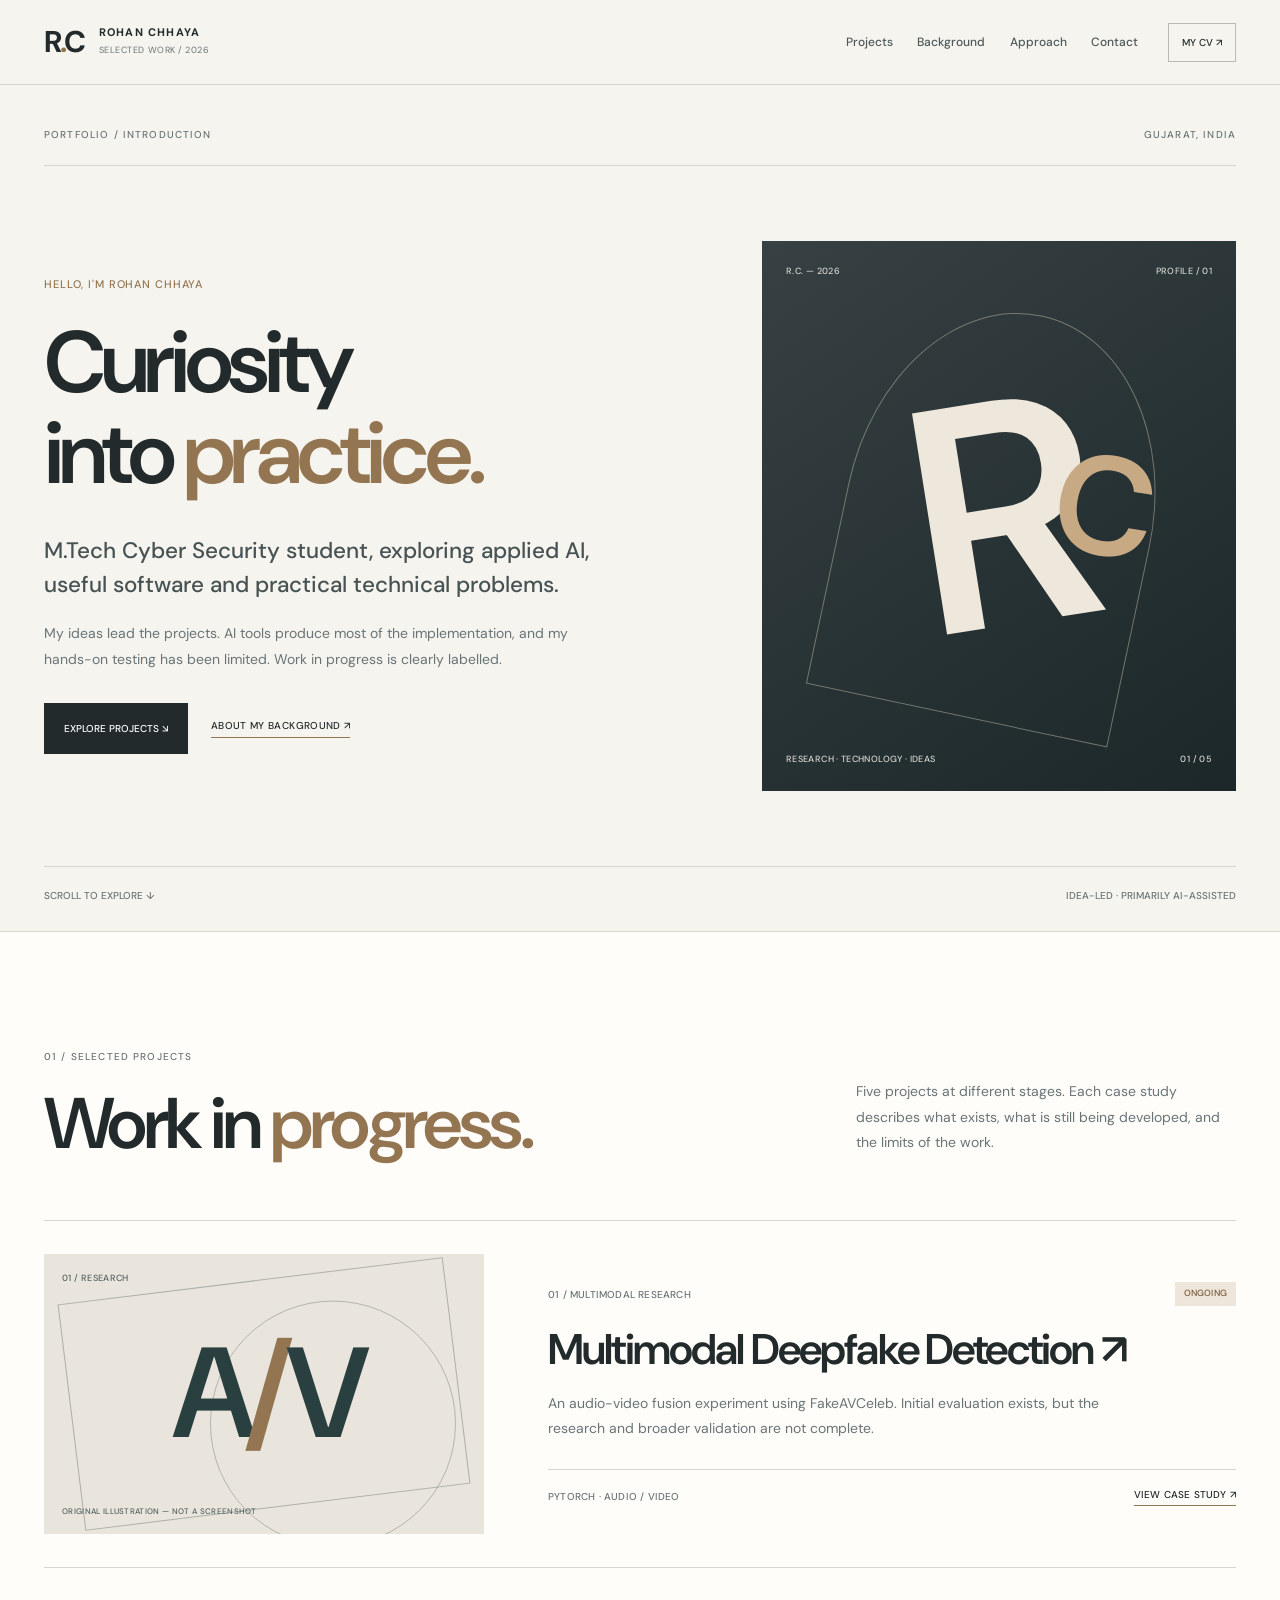
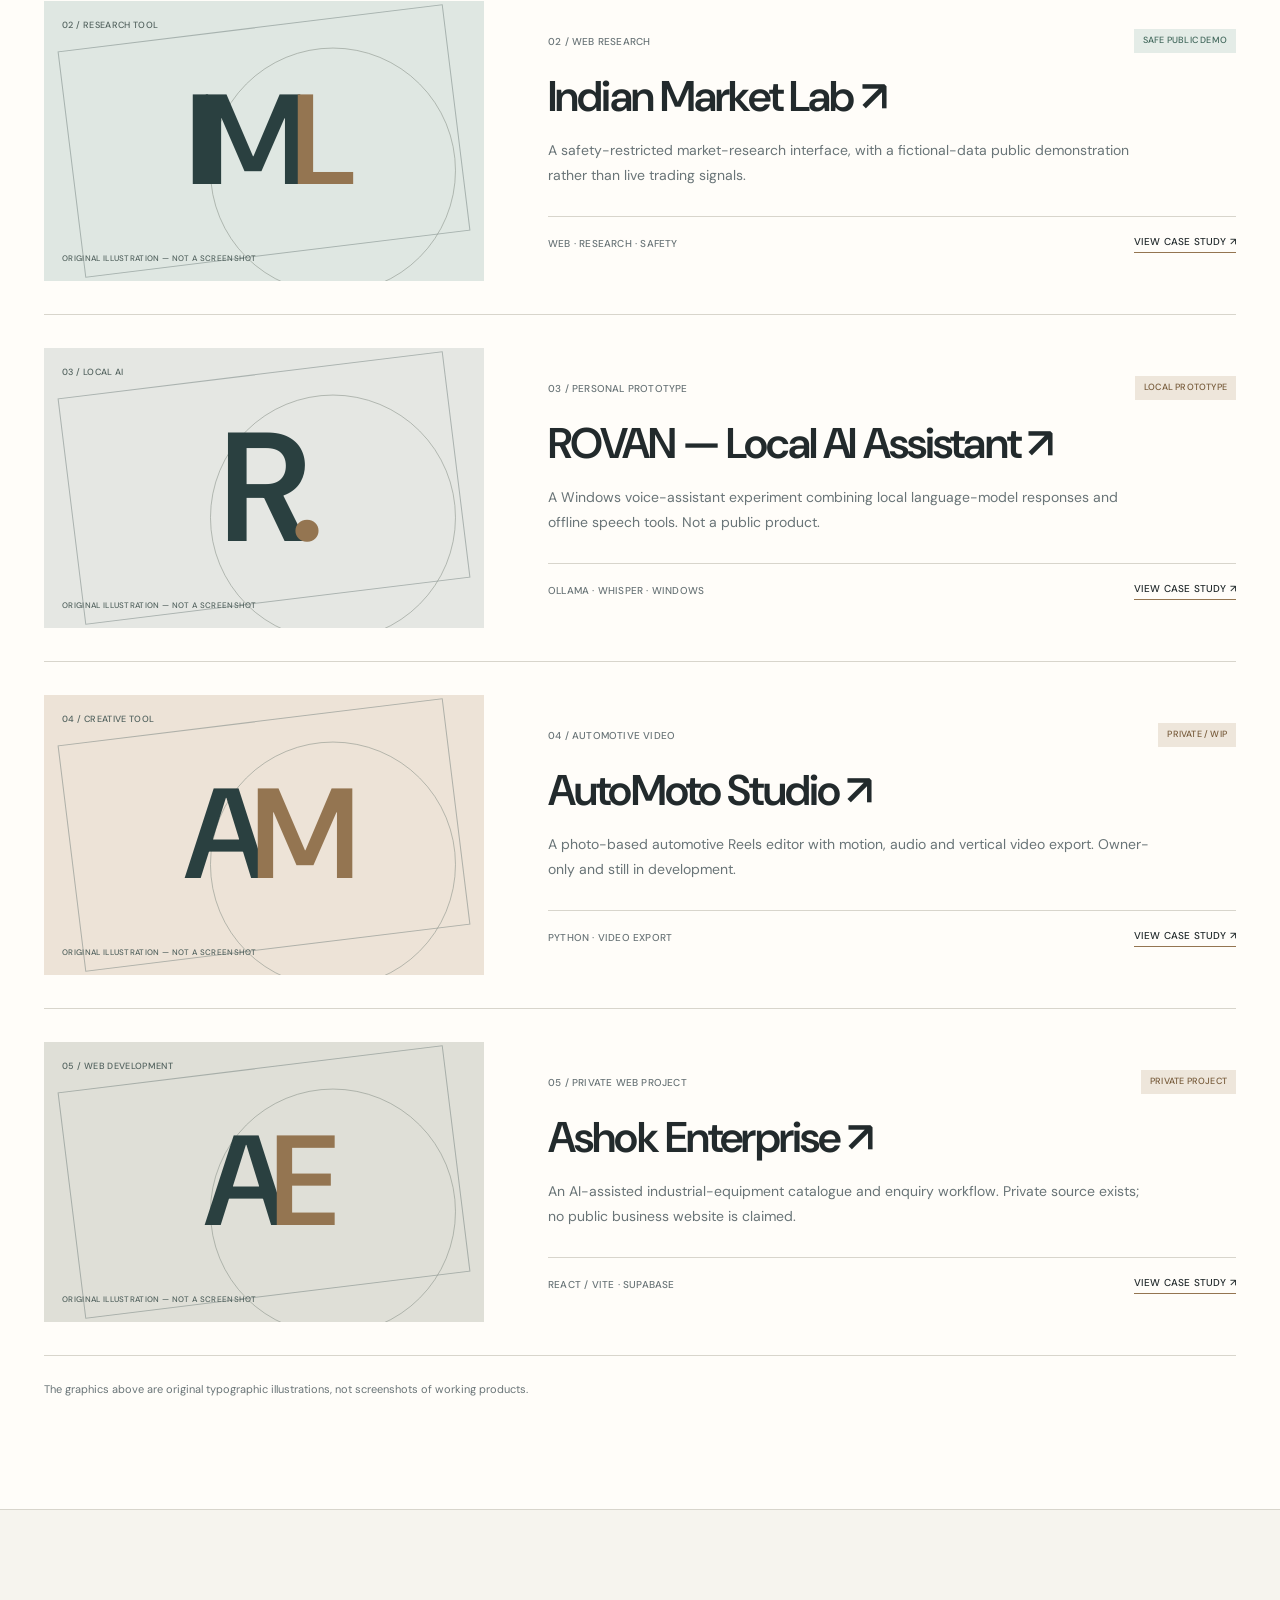
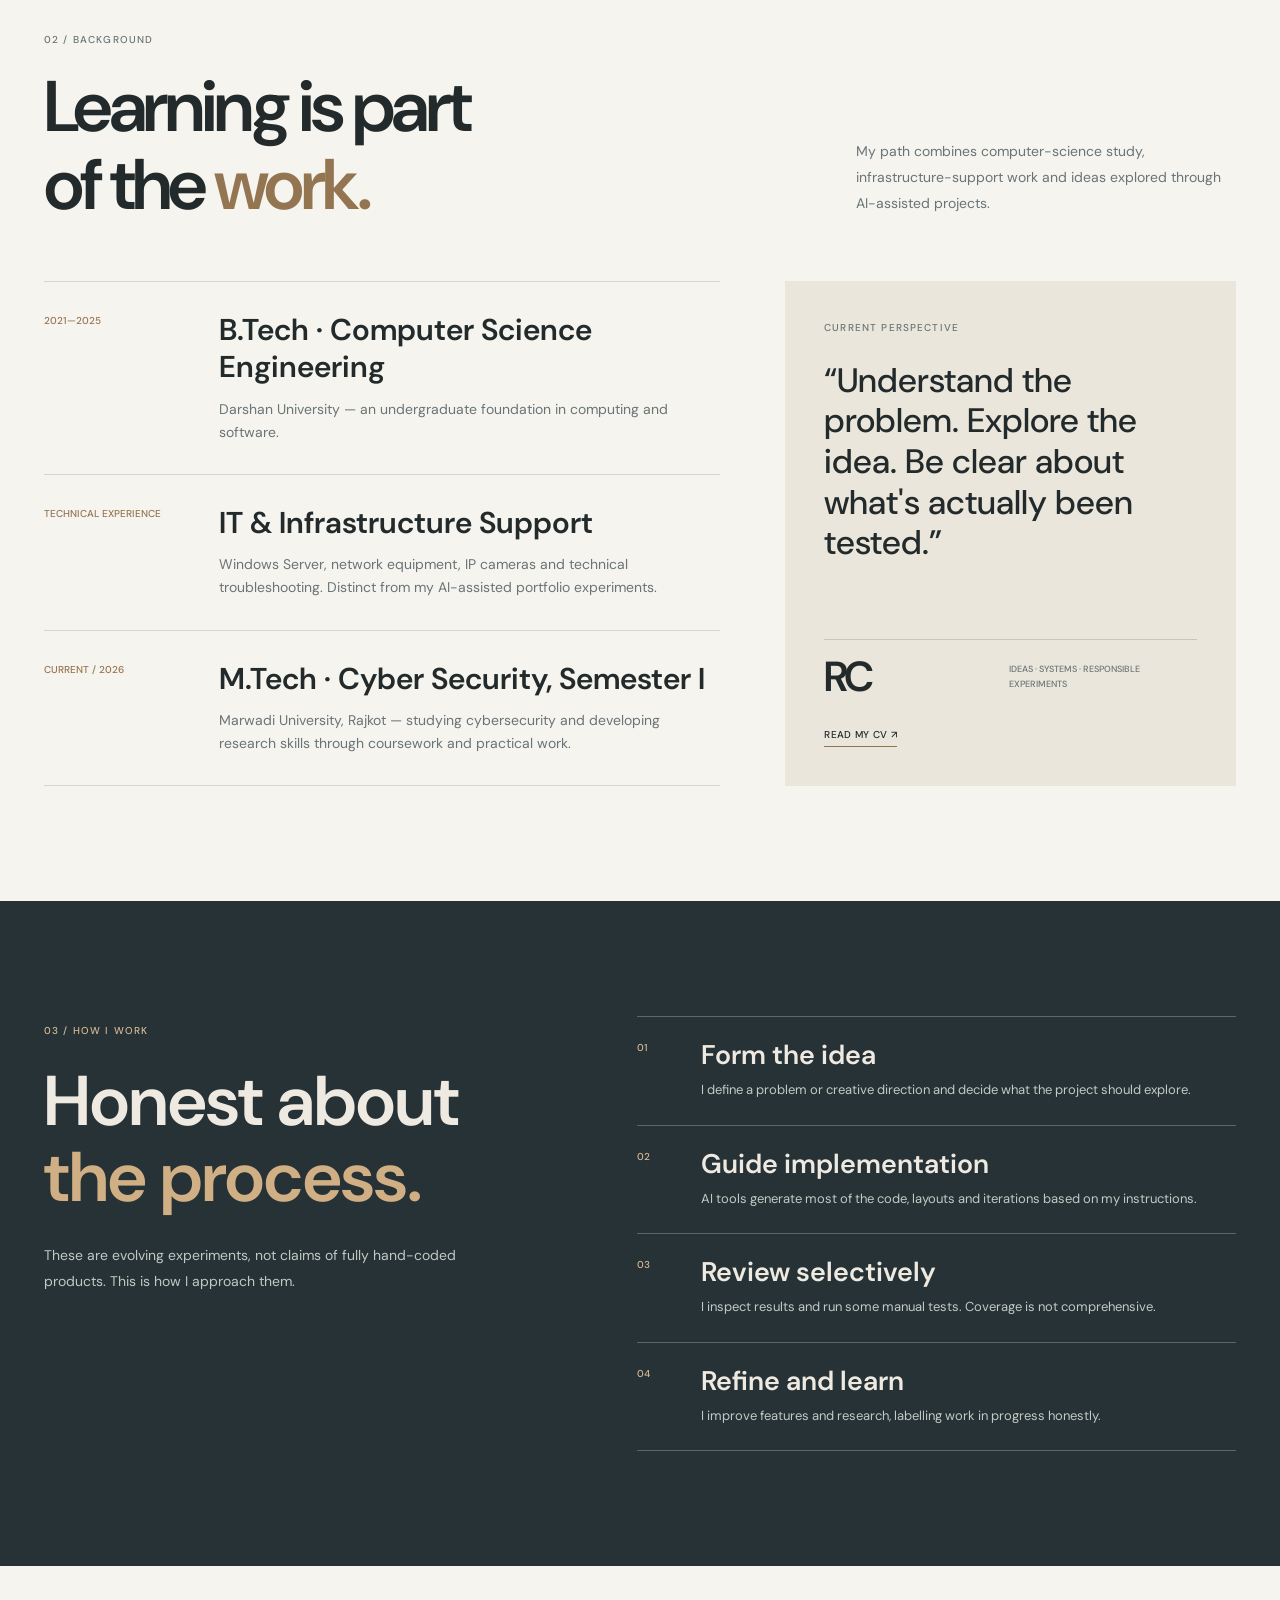
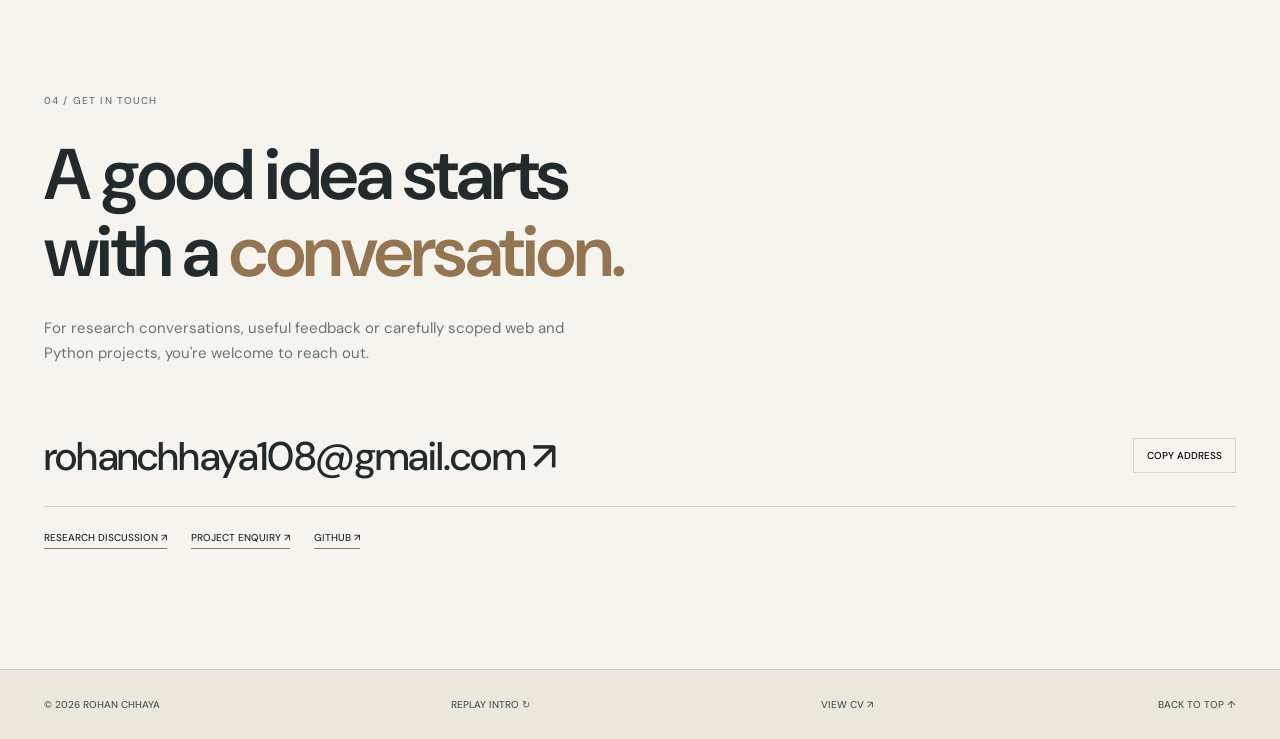
==== commit acf7b9fb: "refactor(classic): independent homepage links and assets" ====
--- a/classic/index.html
+++ b/classic/index.html
@@ -11,7 +11,7 @@
 <meta property="og:description" content="Ideas, practical experiments and technical projects, presented with honest development statuses.">
 <link rel="canonical" href="https://xyzabc8108-prog.github.io/rohan-portfolio-2026/classic/">
 <title>Rohan Chhaya — Selected Work | Classic Portfolio</title>
-<link rel="icon" href="../favicon.svg" type="image/svg+xml">
+<link rel="icon" href="favicon.svg" type="image/svg+xml">
 <link rel="preconnect" href="https://fonts.googleapis.com"><link rel="preconnect" href="https://fonts.gstatic.com" crossorigin>
 <link href="https://fonts.googleapis.com/css2?family=DM+Sans:wght@400;500;600;700&display=swap" rel="stylesheet">
 <link rel="stylesheet" href="classic.css">
@@ -29,7 +29,7 @@
 <header class="site-header" id="top"><div class="header-inner wrap">
  <a class="wordmark" href="#top" aria-label="Rohan Chhaya home"><span class="wordmark-initials">R<span>.</span>C</span><span class="wordmark-name">ROHAN CHHAYA<small>SELECTED WORK / 2026</small></span></a>
  <nav class="site-nav" id="site-nav" aria-label="Main navigation"><a href="#work">Projects</a><a href="#background">Background</a><a href="#method">Approach</a><a href="#contact">Contact</a></nav>
- <div class="header-side"><a class="other-version" href="../" title="Open the existing Digital Lab portfolio">DIGITAL LAB ↗</a><button class="menu-button" type="button" aria-controls="site-nav" aria-expanded="false" aria-label="Open menu"><span></span><span></span></button></div>
+ <div class="header-side"><a class="other-version" href="cv.html" title="Read my CV">MY CV ↗</a><button class="menu-button" type="button" aria-controls="site-nav" aria-expanded="false" aria-label="Open menu"><span></span><span></span></button></div>
 </div></header>
 <main id="main">
 <section class="hero wrap" aria-labelledby="hero-title">
@@ -78,7 +78,7 @@
   <div class="timeline-entry"><span>2021—2025</span><div><h3>B.Tech · Computer Science Engineering</h3><p>Darshan University — an undergraduate foundation in computing and software.</p></div></div>
   <div class="timeline-entry"><span>TECHNICAL EXPERIENCE</span><div><h3>IT &amp; Infrastructure Support</h3><p>Windows Server, network equipment, IP cameras and technical troubleshooting. Distinct from my AI-assisted portfolio experiments.</p></div></div>
   <div class="timeline-entry"><span>CURRENT / 2026</span><div><h3>M.Tech · Cyber Security, Semester I</h3><p>Marwadi University, Rajkot — studying cybersecurity and developing research skills through coursework and practical work.</p></div></div>
- </div><div class="background-note"><span class="eyebrow">CURRENT PERSPECTIVE</span><p>“Understand the problem. Explore the idea. Be clear about what's actually been tested.”</p><div class="note-signature"><span>RC</span><small>IDEAS · SYSTEMS · RESPONSIBLE EXPERIMENTS</small></div><a class="text-link" href="../cv.html">READ MY CV ↗</a></div></div>
+ </div><div class="background-note"><span class="eyebrow">CURRENT PERSPECTIVE</span><p>“Understand the problem. Explore the idea. Be clear about what's actually been tested.”</p><div class="note-signature"><span>RC</span><small>IDEAS · SYSTEMS · RESPONSIBLE EXPERIMENTS</small></div><a class="text-link" href="cv.html">READ MY CV ↗</a></div></div>
 </section>
 <section class="approach-section" id="method" aria-labelledby="approach-title"><div class="wrap approach-layout">
  <div><span class="eyebrow">03 / HOW I WORK</span><h2 id="approach-title">Honest about<br><em>the process.</em></h2><p>These are evolving experiments, not claims of fully hand-coded products. This is how I approach them.</p></div>
@@ -96,7 +96,7 @@
  <div class="contact-links"><a href="mailto:rohanchhaya108@gmail.com?subject=Research%20Collaboration">RESEARCH DISCUSSION ↗</a><a href="mailto:rohanchhaya108@gmail.com?subject=Web%20or%20Python%20Project">PROJECT ENQUIRY ↗</a><a href="https://github.com/xyzabc8108-prog" target="_blank" rel="noopener noreferrer">GITHUB ↗</a></div><span class="copy-feedback" role="status" aria-live="polite"></span>
 </section>
 </main>
-<footer class="footer"><div class="wrap footer-inner"><span>© <span class="year">2026</span> ROHAN CHHAYA</span><button class="replay-intro" type="button">REPLAY INTRO ↻</button><a href="../">DIGITAL LAB ↗</a><a href="#top">BACK TO TOP ↑</a></div></footer>
+<footer class="footer"><div class="wrap footer-inner"><span>© <span class="year">2026</span> ROHAN CHHAYA</span><button class="replay-intro" type="button">REPLAY INTRO ↻</button><a href="cv.html">VIEW CV ↗</a><a href="#top">BACK TO TOP ↑</a></div></footer>
 </div>
 </body>
 </html>
